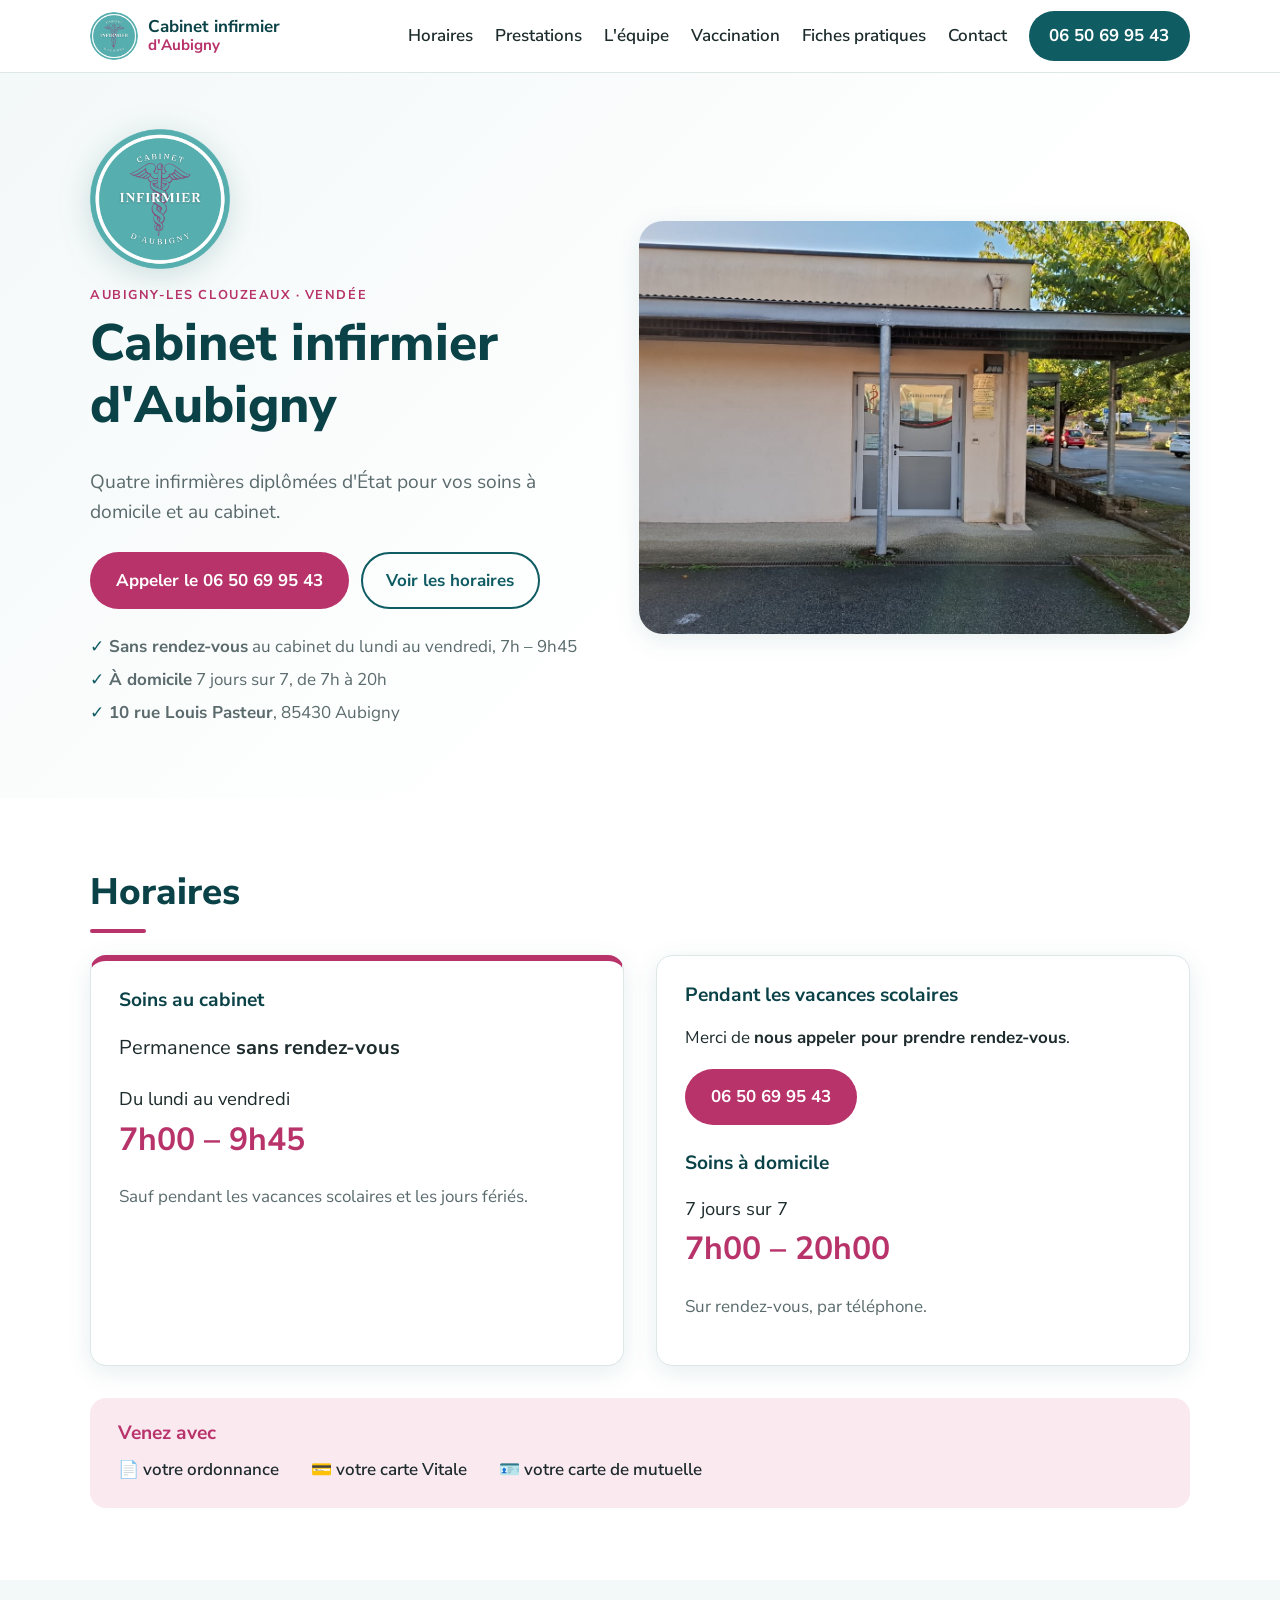
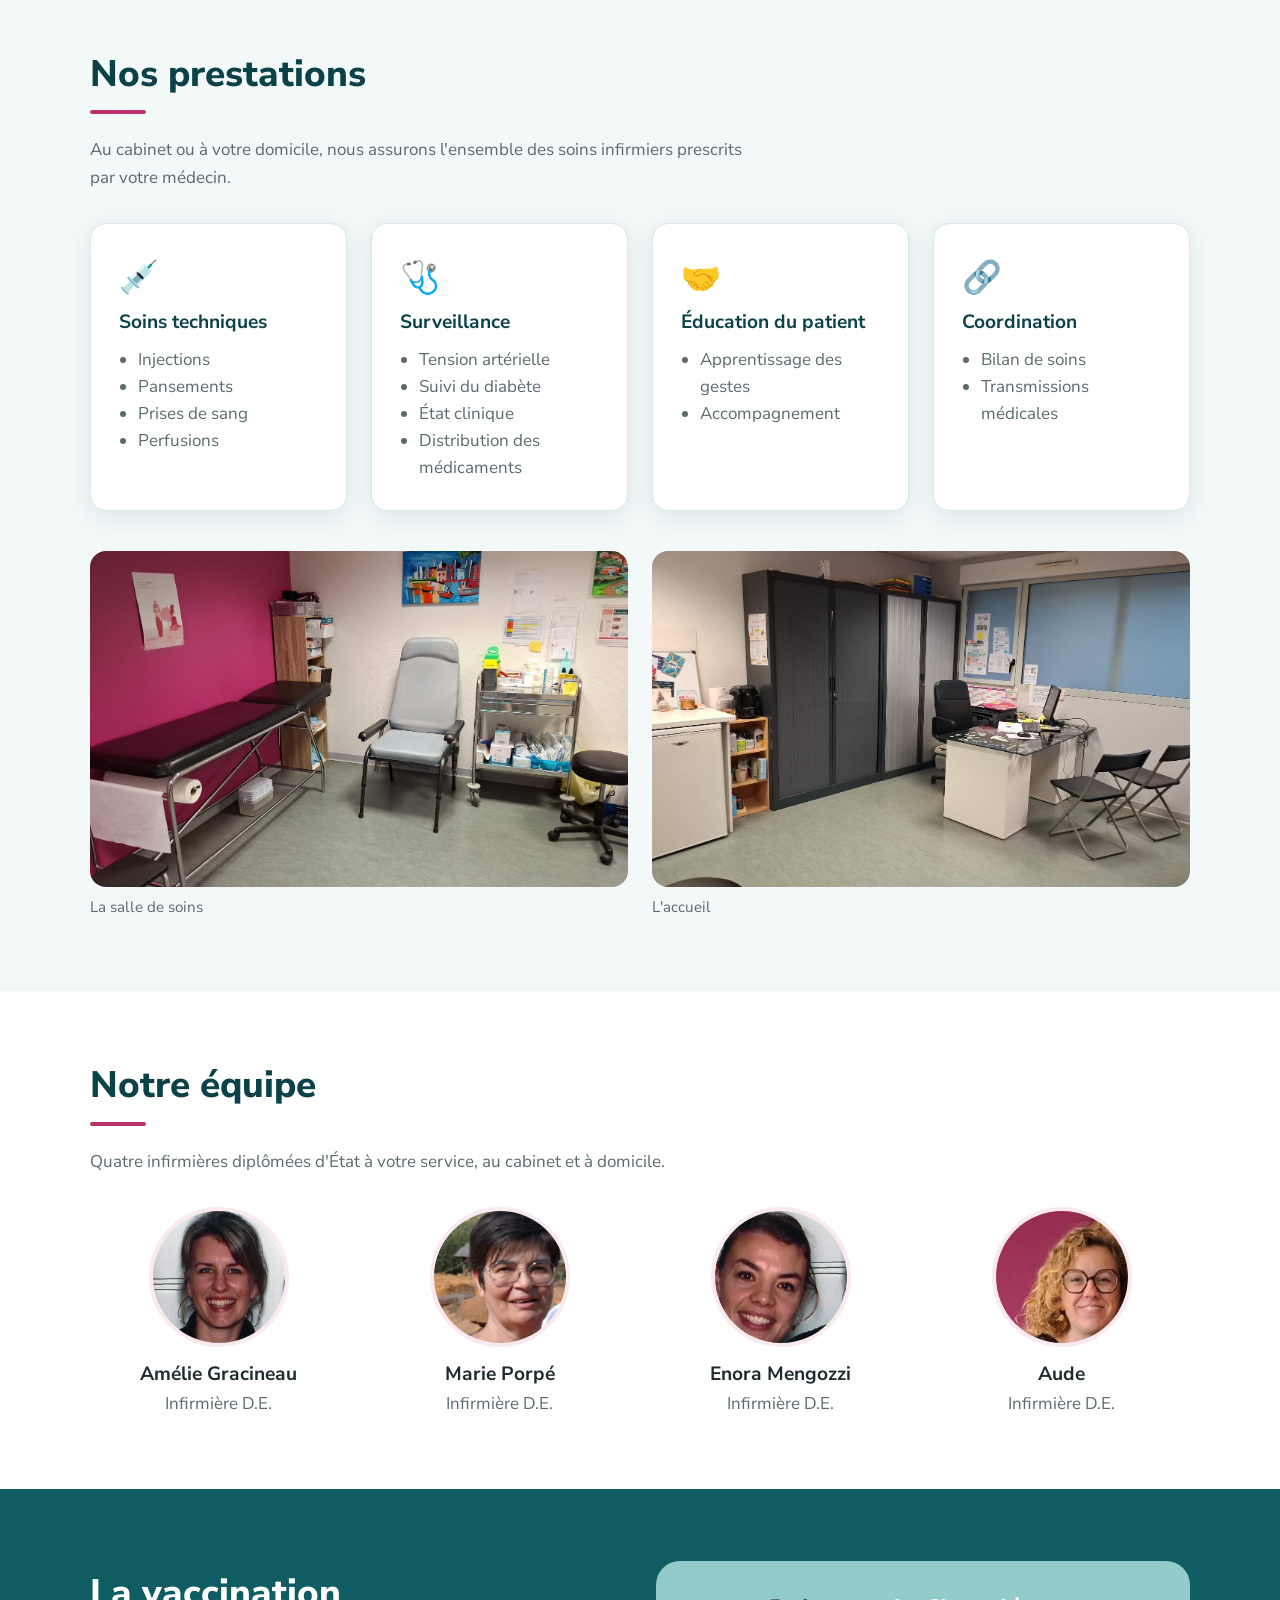
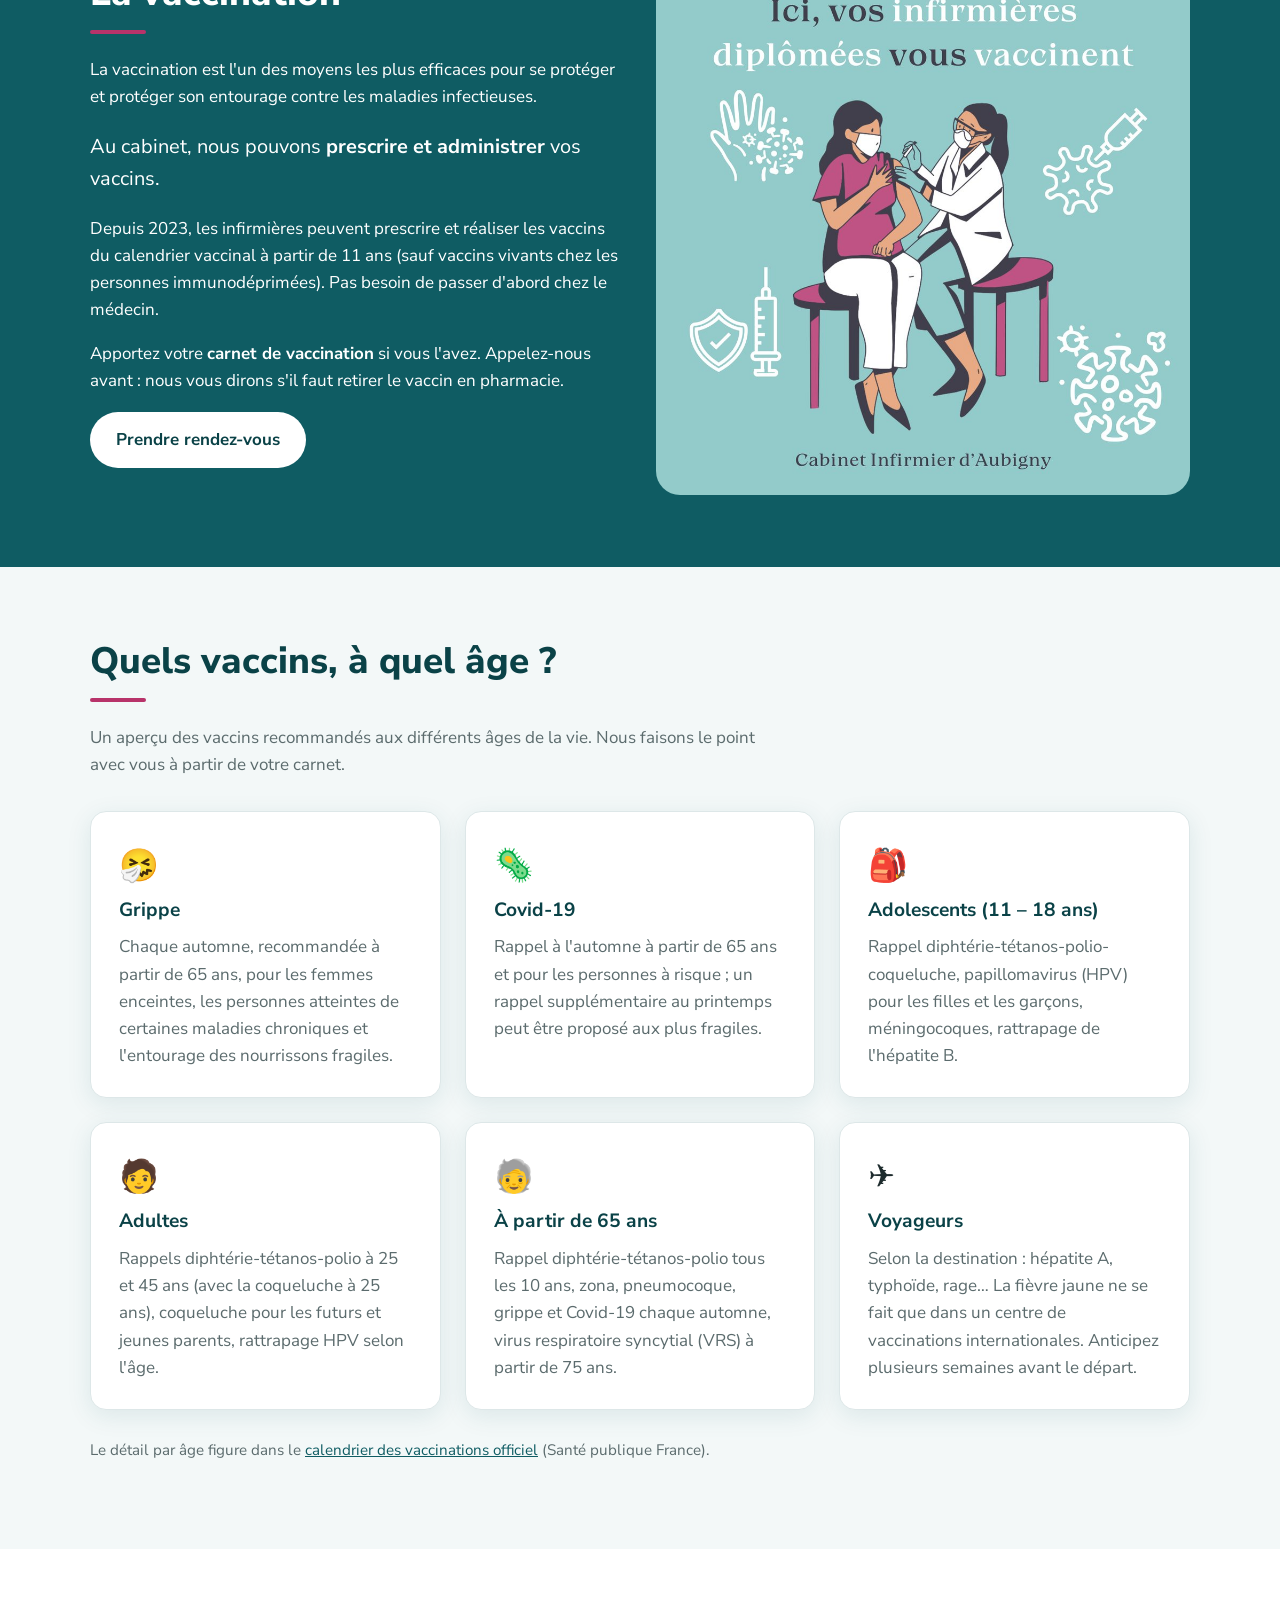
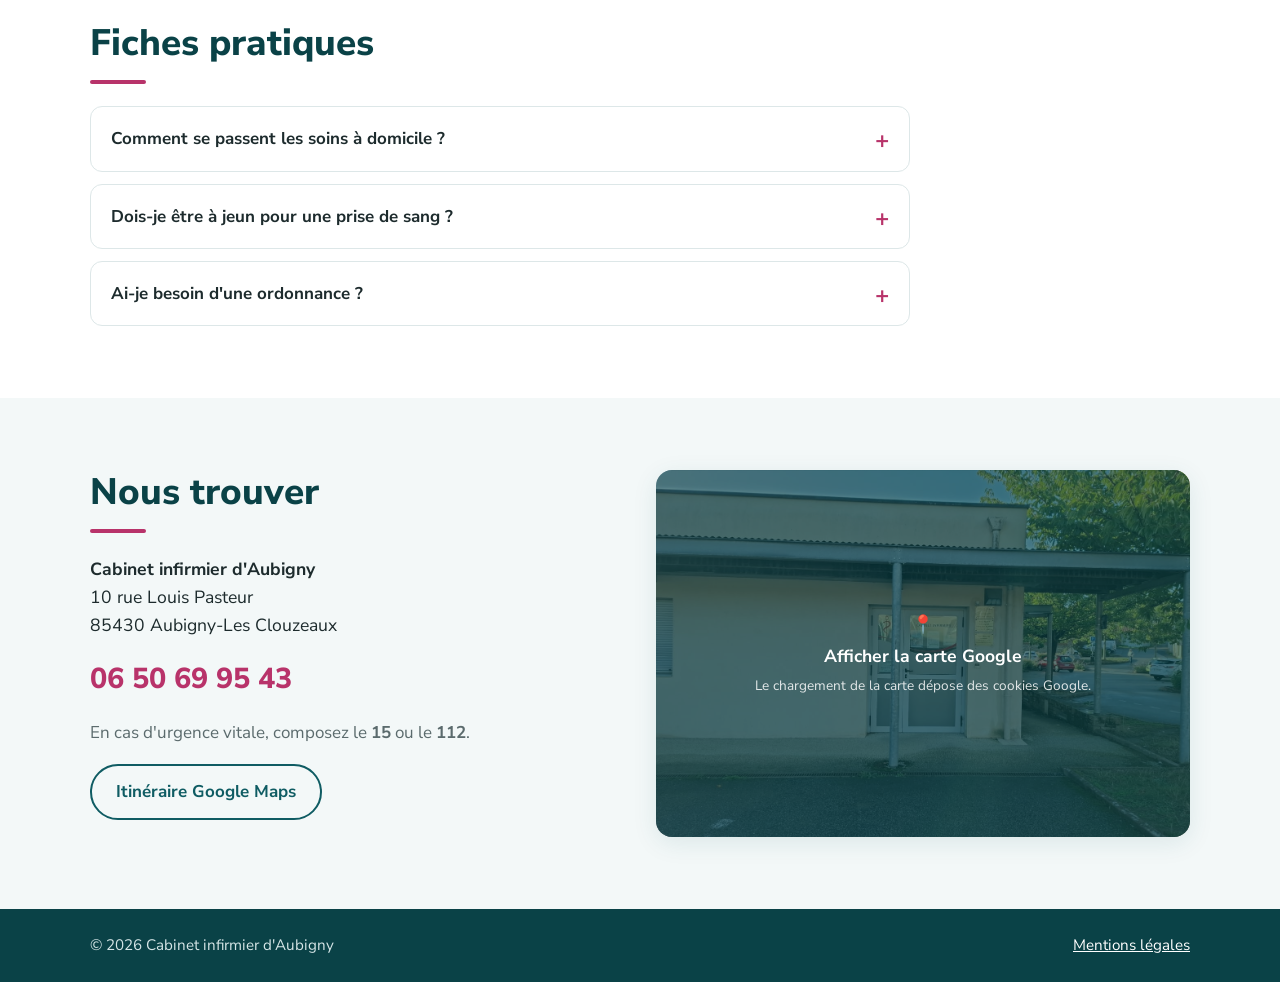
==== index.html @ 9a562f8c "Équipe : portraits d'Amélie, Enora et Aude correctement attribués La photo publiée sous le nom d'Aud" ====
<!doctype html>
<html lang="fr">
<head>
  <meta charset="utf-8">
  <meta name="viewport" content="width=device-width, initial-scale=1">
  <title>Cabinet infirmier d'Aubigny – Soins à domicile et au cabinet</title>
  <meta name="description" content="Cabinet infirmier d'Aubigny-Les Clouzeaux (Vendée) : soins à domicile et au cabinet, permanence sans rendez-vous du lundi au vendredi de 7h à 9h45, soins à domicile 7j/7 de 7h à 20h, vaccination. 06 50 69 95 43.">
  <meta property="og:title" content="Cabinet infirmier d'Aubigny">
  <meta property="og:description" content="Soins à domicile et au cabinet à Aubigny-Les Clouzeaux. Permanence sans rendez-vous du lundi au vendredi, 7h – 9h45. Soins à domicile 7j/7.">
  <meta property="og:image" content="images/facade.jpg">
  <meta property="og:type" content="website">
  <meta property="og:locale" content="fr_FR">
  <link rel="icon" href="favicon.ico" sizes="48x48">
  <link rel="icon" href="images/icon-192.png" type="image/png" sizes="192x192">
  <link rel="apple-touch-icon" href="images/apple-touch-icon.png">
  <link rel="manifest" href="site.webmanifest">
  <meta name="theme-color" content="#0f5c63">
  <link rel="preconnect" href="https://fonts.googleapis.com">
  <link rel="preconnect" href="https://fonts.gstatic.com" crossorigin>
  <link href="https://fonts.googleapis.com/css2?family=Nunito+Sans:wght@400;600;700;800&display=swap" rel="stylesheet">
  <link rel="stylesheet" href="styles.css">
  <script type="application/ld+json">
  {
    "@context": "https://schema.org",
    "@type": "MedicalBusiness",
    "name": "Cabinet infirmier d'Aubigny",
    "description": "Soins infirmiers à domicile et au cabinet",
    "telephone": "+33650699543",
    "image": "images/facade.jpg",
    "address": {
      "@type": "PostalAddress",
      "streetAddress": "10 rue Louis Pasteur",
      "postalCode": "85430",
      "addressLocality": "Aubigny-Les Clouzeaux",
      "addressRegion": "Vendée",
      "addressCountry": "FR"
    },
    "openingHoursSpecification": [{
      "@type": "OpeningHoursSpecification",
      "dayOfWeek": ["Monday", "Tuesday", "Wednesday", "Thursday", "Friday"],
      "opens": "07:00",
      "closes": "09:45"
    }]
  }
  </script>
</head>
<body>
  <a class="skip" href="#contenu">Aller au contenu</a>

  <header class="site-header">
    <div class="container header-inner">
      <a class="brand" href="#accueil" aria-label="Accueil">
        <img src="images/logo-160.png" alt="" width="48" height="48">
        <span>
          <strong>Cabinet infirmier</strong>
          <small>d'Aubigny</small>
        </span>
      </a>
      <button class="nav-toggle" aria-expanded="false" aria-controls="menu" aria-label="Ouvrir le menu">
        <span></span><span></span><span></span>
      </button>
      <nav id="menu" class="nav" aria-label="Navigation principale">
        <a href="#horaires">Horaires</a>
        <a href="#prestations">Prestations</a>
        <a href="#equipe">L'équipe</a>
        <a href="#vaccination">Vaccination</a>
        <a href="#fiches">Fiches pratiques</a>
        <a href="#contact">Contact</a>
        <a class="btn btn-call" href="tel:+33650699543">06 50 69 95 43</a>
      </nav>
    </div>
  </header>

  <main id="contenu">
    <!-- ACCUEIL -->
    <section id="accueil" class="hero">
      <div class="container hero-inner">
        <div class="hero-text">
          <img class="hero-logo" src="images/logo.png" alt="Logo du Cabinet infirmier d'Aubigny" width="140" height="140">
          <p class="eyebrow">Aubigny-Les Clouzeaux · Vendée</p>
          <h1>Cabinet infirmier d'Aubigny</h1>
          <p class="lead">Quatre infirmières diplômées d'État pour vos soins à domicile et au cabinet.</p>
          <div class="hero-actions">
            <a class="btn btn-primary" href="tel:+33650699543">Appeler le 06 50 69 95 43</a>
            <a class="btn btn-ghost" href="#horaires">Voir les horaires</a>
          </div>
          <ul class="hero-facts">
            <li><strong>Sans rendez-vous</strong> au cabinet du lundi au vendredi, 7h – 9h45</li>
            <li><strong>À domicile</strong> 7 jours sur 7, de 7h à 20h</li>
            <li><strong>10 rue Louis Pasteur</strong>, 85430 Aubigny</li>
          </ul>
        </div>
        <figure class="hero-photo">
          <img src="images/facade.jpg" alt="Entrée du cabinet infirmier d'Aubigny, sous le préau" width="1600" height="900">
        </figure>
      </div>
    </section>

    <!-- HORAIRES -->
    <section id="horaires" class="section">
      <div class="container">
        <h2>Horaires</h2>
        <div class="grid-2">
          <article class="card card-highlight">
            <h3>Soins au cabinet</h3>
            <p class="big">Permanence <strong>sans rendez-vous</strong></p>
            <p class="hours">Du lundi au vendredi<br><strong>7h00 – 9h45</strong></p>
            <p class="muted">Sauf pendant les vacances scolaires et les jours fériés.</p>
          </article>
          <article class="card">
            <h3>Pendant les vacances scolaires</h3>
            <p>Merci de <strong>nous appeler pour prendre rendez-vous</strong>.</p>
            <p><a class="btn btn-primary" href="tel:+33650699543">06 50 69 95 43</a></p>
            <h3 class="mt">Soins à domicile</h3>
            <p class="hours">7 jours sur 7<br><strong>7h00 – 20h00</strong></p>
            <p class="muted">Sur rendez-vous, par téléphone.</p>
          </article>
        </div>
        <div class="bring">
          <h3>Venez avec</h3>
          <ul class="bring-list">
            <li><span aria-hidden="true">📄</span> votre ordonnance</li>
            <li><span aria-hidden="true">💳</span> votre carte Vitale</li>
            <li><span aria-hidden="true">🪪</span> votre carte de mutuelle</li>
          </ul>
        </div>
      </div>
    </section>

    <!-- PRESTATIONS -->
    <section id="prestations" class="section section-alt">
      <div class="container">
        <h2>Nos prestations</h2>
        <p class="intro">Au cabinet ou à votre domicile, nous assurons l'ensemble des soins infirmiers prescrits par votre médecin.</p>
        <div class="grid-4">
          <article class="card service">
            <div class="icon" aria-hidden="true">💉</div>
            <h3>Soins techniques</h3>
            <ul>
              <li>Injections</li>
              <li>Pansements</li>
              <li>Prises de sang</li>
              <li>Perfusions</li>
            </ul>
          </article>
          <article class="card service">
            <div class="icon" aria-hidden="true">🩺</div>
            <h3>Surveillance</h3>
            <ul>
              <li>Tension artérielle</li>
              <li>Suivi du diabète</li>
              <li>État clinique</li>
              <li>Distribution des médicaments</li>
            </ul>
          </article>
          <article class="card service">
            <div class="icon" aria-hidden="true">🤝</div>
            <h3>Éducation du patient</h3>
            <ul>
              <li>Apprentissage des gestes</li>
              <li>Accompagnement</li>
            </ul>
          </article>
          <article class="card service">
            <div class="icon" aria-hidden="true">🔗</div>
            <h3>Coordination</h3>
            <ul>
              <li>Bilan de soins</li>
              <li>Transmissions médicales</li>
            </ul>
          </article>
        </div>

        <div class="gallery">
          <figure>
            <img src="images/salle-de-soins.jpg" alt="Salle de soins du cabinet avec table d'examen et fauteuil" loading="lazy" width="1600" height="900">
            <figcaption>La salle de soins</figcaption>
          </figure>
          <figure>
            <img src="images/bureau.jpg" alt="Bureau d'accueil du cabinet infirmier" loading="lazy" width="1600" height="900">
            <figcaption>L'accueil</figcaption>
          </figure>
        </div>
      </div>
    </section>

    <!-- EQUIPE -->
    <section id="equipe" class="section">
      <div class="container">
        <h2>Notre équipe</h2>
        <p class="intro">Quatre infirmières diplômées d'État à votre service, au cabinet et à domicile.</p>
        <!-- Remplacer les initiales par les photos : <img src="images/prenom.jpg" alt="..."> -->
        <div class="grid-4 team">
          <article class="member">
            <div class="avatar"><img src="images/equipe-amelie.jpg" alt="Portrait d'Amélie Gracineau" width="400" height="400" loading="lazy"></div>
            <h3>Amélie Gracineau</h3>
            <p>Infirmière D.E.</p>
          </article>
          <article class="member">
            <div class="avatar"><img src="images/equipe-marie.jpg" alt="Portrait de Marie Porpé" width="400" height="400" loading="lazy"></div>
            <h3>Marie Porpé</h3>
            <p>Infirmière D.E.</p>
          </article>
          <article class="member">
            <div class="avatar"><img src="images/equipe-enora.jpg" alt="Portrait d'Enora Mengozzi" width="400" height="400" loading="lazy"></div>
            <h3>Enora Mengozzi</h3>
            <p>Infirmière D.E.</p>
          </article>
          <article class="member">
            <div class="avatar"><img src="images/equipe-aude.jpg" alt="Portrait d'Aude" width="400" height="400" loading="lazy"></div>
            <h3>Aude</h3>
            <p>Infirmière D.E.</p>
          </article>
        </div>
      </div>
    </section>

    <!-- VACCINATION -->
    <section id="vaccination" class="section section-accent">
      <div class="container grid-2 vax">
        <div>
          <h2>La vaccination</h2>
          <p>La vaccination est l'un des moyens les plus efficaces pour se protéger et protéger son entourage contre les maladies infectieuses.</p>
          <p class="lead-sm">Au cabinet, nous pouvons <strong>prescrire et administrer</strong> vos vaccins.</p>
          <p>Depuis 2023, les infirmières peuvent prescrire et réaliser les vaccins du calendrier vaccinal à partir de 11 ans (sauf vaccins vivants chez les personnes immunodéprimées). Pas besoin de passer d'abord chez le médecin.</p>
          <p>Apportez votre <strong>carnet de vaccination</strong> si vous l'avez. Appelez-nous avant : nous vous dirons s'il faut retirer le vaccin en pharmacie.</p>
          <p><a class="btn btn-light" href="tel:+33650699543">Prendre rendez-vous</a></p>
        </div>
        <figure class="vax-photo">
          <img src="images/affiche-vaccination.jpg" alt="Affiche : Ici, vos infirmières diplômées vous vaccinent – Cabinet infirmier d'Aubigny" loading="lazy" width="1000" height="1000">
        </figure>
      </div>
    </section>

    <section class="section section-alt" aria-labelledby="vaccins-titre">
      <div class="container">
        <h2 id="vaccins-titre">Quels vaccins, à quel âge ?</h2>
        <p class="intro">Un aperçu des vaccins recommandés aux différents âges de la vie. Nous faisons le point avec vous à partir de votre carnet.</p>
        <div class="grid-3">
          <article class="card vaccine">
            <div class="icon" aria-hidden="true">🤧</div>
            <h3>Grippe</h3>
            <p>Chaque automne, recommandée à partir de 65 ans, pour les femmes enceintes, les personnes atteintes de certaines maladies chroniques et l'entourage des nourrissons fragiles.</p>
          </article>
          <article class="card vaccine">
            <div class="icon" aria-hidden="true">🦠</div>
            <h3>Covid-19</h3>
            <p>Rappel à l'automne à partir de 65 ans et pour les personnes à risque ; un rappel supplémentaire au printemps peut être proposé aux plus fragiles.</p>
          </article>
          <article class="card vaccine">
            <div class="icon" aria-hidden="true">🎒</div>
            <h3>Adolescents (11 – 18 ans)</h3>
            <p>Rappel diphtérie-tétanos-polio-coqueluche, papillomavirus (HPV) pour les filles et les garçons, méningocoques, rattrapage de l'hépatite B.</p>
          </article>
          <article class="card vaccine">
            <div class="icon" aria-hidden="true">🧑</div>
            <h3>Adultes</h3>
            <p>Rappels diphtérie-tétanos-polio à 25 et 45 ans (avec la coqueluche à 25 ans), coqueluche pour les futurs et jeunes parents, rattrapage HPV selon l'âge.</p>
          </article>
          <article class="card vaccine">
            <div class="icon" aria-hidden="true">🧓</div>
            <h3>À partir de 65 ans</h3>
            <p>Rappel diphtérie-tétanos-polio tous les 10 ans, zona, pneumocoque, grippe et Covid-19 chaque automne, virus respiratoire syncytial (VRS) à partir de 75 ans.</p>
          </article>
          <article class="card vaccine">
            <div class="icon" aria-hidden="true">✈️</div>
            <h3>Voyageurs</h3>
            <p>Selon la destination : hépatite A, typhoïde, rage… La fièvre jaune ne se fait que dans un centre de vaccinations internationales. Anticipez plusieurs semaines avant le départ.</p>
          </article>
        </div>
        <p class="source">Le détail par âge figure dans le <a href="https://vaccination-info-service.fr/Generalites-sur-les-vaccinations/Calendrier-des-vaccinations" target="_blank" rel="noopener">calendrier des vaccinations officiel</a> (Santé publique France).</p>
      </div>
    </section>

    <!-- FICHES PRATIQUES -->
    <section id="fiches" class="section">
      <div class="container">
        <h2>Fiches pratiques</h2>
        <div class="faq">
          <details>
            <summary>Comment se passent les soins à domicile ?</summary>
            <p>Appelez-nous avec votre ordonnance : nous convenons ensemble des jours et de la plage horaire de passage. Préparez à l'avance votre ordonnance, votre carte Vitale, votre carte de mutuelle et le matériel prescrit.</p>
          </details>
          <details>
            <summary>Dois-je être à jeun pour une prise de sang ?</summary>
            <p>Cela dépend des examens demandés. Vérifiez votre ordonnance ou demandez au laboratoire. En cas de doute, appelez-nous la veille.</p>
          </details>
          <details>
            <summary>Ai-je besoin d'une ordonnance ?</summary>
            <p>Oui pour la plupart des soins. Pour certains vaccins, nous pouvons établir la prescription nous-mêmes.</p>
          </details>
        </div>
      </div>
    </section>

    <!-- CONTACT -->
    <section id="contact" class="section section-alt">
      <div class="container grid-2">
        <div>
          <h2>Nous trouver</h2>
          <address>
            <strong>Cabinet infirmier d'Aubigny</strong><br>
            10 rue Louis Pasteur<br>
            85430 Aubigny-Les Clouzeaux
          </address>
          <p class="phone"><a href="tel:+33650699543">06 50 69 95 43</a></p>
          <p class="muted">En cas d'urgence vitale, composez le <strong>15</strong> ou le <strong>112</strong>.</p>
          <p><a class="btn btn-ghost" href="https://www.google.com/maps/search/?api=1&query=10+rue+Louis+Pasteur+85430+Aubigny-Les+Clouzeaux" target="_blank" rel="noopener">Itinéraire Google Maps</a></p>
        </div>
        <div class="map" id="map">
          <button class="map-load" type="button">
            <span aria-hidden="true">📍</span>
            <strong>Afficher la carte Google</strong>
            <small>Le chargement de la carte dépose des cookies Google.</small>
          </button>
        </div>
      </div>
    </section>
  </main>

  <a class="call-fab" href="tel:+33650699543" aria-label="Appeler le cabinet au 06 50 69 95 43">
    <svg viewBox="0 0 24 24" width="22" height="22" aria-hidden="true"><path fill="currentColor" d="M6.6 10.8a15.1 15.1 0 0 0 6.6 6.6l2.2-2.2a1 1 0 0 1 1-.25 11.4 11.4 0 0 0 3.6.57 1 1 0 0 1 1 1V20a1 1 0 0 1-1 1A17 17 0 0 1 3 4a1 1 0 0 1 1-1h3.5a1 1 0 0 1 1 1c0 1.25.2 2.45.57 3.57a1 1 0 0 1-.25 1z"/></svg>
    <span>Appeler</span>
  </a>

  <footer class="site-footer">
    <div class="container footer-inner">
      <p>© <span id="year">2026</span> Cabinet infirmier d'Aubigny</p>
      <p><a href="mentions-legales.html">Mentions légales</a></p>
    </div>
  </footer>

  <script src="script.js"></script>
</body>
</html>
---- styles.css ----
:root {
  --primary: #0f5c63;
  --primary-dark: #0a4247;
  --accent: #b8336a;
  --accent-soft: #fbe9f0;
  --bg: #ffffff;
  --bg-alt: #f3f8f8;
  --text: #1d2b2d;
  --muted: #5b6b6d;
  --border: #dde7e8;
  --radius: 16px;
  --shadow: 0 6px 24px rgba(15, 92, 99, .10);
  --header-h: 72px;
}

* { box-sizing: border-box; }
html { scroll-behavior: smooth; scroll-padding-top: var(--header-h); }
body {
  margin: 0;
  font-family: "Nunito Sans", system-ui, -apple-system, "Segoe UI", sans-serif;
  font-size: 17px;
  line-height: 1.6;
  color: var(--text);
  background: var(--bg);
}
img { max-width: 100%; height: auto; display: block; }
a { color: var(--primary); }
h1, h2, h3 { line-height: 1.2; margin: 0 0 .6em; }
h1 { font-size: clamp(2rem, 5vw, 3.2rem); font-weight: 800; color: var(--primary-dark); }
h2 { font-size: clamp(1.6rem, 3.5vw, 2.3rem); font-weight: 800; color: var(--primary-dark); }
h2::after { content: ""; display: block; width: 56px; height: 4px; background: var(--accent); border-radius: 2px; margin-top: .4em; }
h3 { font-size: 1.2rem; font-weight: 700; }
.container { width: 100%; max-width: 1140px; margin: 0 auto; padding: 0 20px; }
.muted { color: var(--muted); }
.mt { margin-top: 1.4em; }

.skip { position: absolute; left: -9999px; }
.skip:focus { left: 16px; top: 16px; z-index: 100; background: #fff; padding: 8px 12px; }

/* Buttons */
.btn {
  display: inline-block; padding: .75em 1.4em; border-radius: 999px;
  font-weight: 700; text-decoration: none; transition: transform .15s, background .15s;
  border: 2px solid transparent;
}
.btn:hover { transform: translateY(-1px); }
.btn-primary { background: var(--accent); color: #fff; }
.btn-primary:hover { background: #9e2a5a; }
.btn-ghost { border-color: var(--primary); color: var(--primary); }
.btn-ghost:hover { background: var(--primary); color: #fff; }
.btn-light { background: #fff; color: var(--primary-dark); }
.btn-call { background: var(--primary); color: #fff; padding: .55em 1.1em; }

/* Header */
.site-header {
  position: sticky; top: 0; z-index: 50; background: rgba(255,255,255,.96);
  backdrop-filter: blur(6px); border-bottom: 1px solid var(--border);
}
.header-inner { display: flex; align-items: center; justify-content: space-between; height: var(--header-h); }
.brand { display: flex; align-items: center; gap: 10px; text-decoration: none; color: var(--primary-dark); }
.brand span { display: flex; flex-direction: column; line-height: 1.1; }
.brand small { color: var(--accent); font-weight: 700; font-size: .95rem; }
.nav { display: flex; align-items: center; gap: 22px; }
.nav a:not(.btn) { text-decoration: none; color: var(--text); font-weight: 600; }
.nav a:not(.btn):hover { color: var(--accent); }
.nav-toggle { display: none; background: none; border: 0; padding: 8px; cursor: pointer; }
.nav-toggle span { display: block; width: 24px; height: 2px; background: var(--primary-dark); margin: 5px 0; transition: .2s; }

/* Hero */
.hero { background: linear-gradient(135deg, var(--bg-alt) 0%, #fff 60%); padding: 56px 0 72px; }
.hero-inner { display: grid; grid-template-columns: 1fr 1.1fr; gap: 48px; align-items: center; }
.eyebrow { text-transform: uppercase; letter-spacing: .12em; font-size: .8rem; font-weight: 700; color: var(--accent); margin: 0 0 .6em; }
.lead { font-size: 1.2rem; color: var(--muted); }
.hero-actions { display: flex; flex-wrap: wrap; gap: 12px; margin: 24px 0; }
.hero-facts { list-style: none; padding: 0; margin: 0; display: grid; gap: 6px; color: var(--muted); }
.hero-facts li::before { content: "✓ "; color: var(--primary); font-weight: 800; }
.hero-photo { margin: 0; }
.hero-photo img { border-radius: 24px; box-shadow: var(--shadow); aspect-ratio: 4 / 3; object-fit: cover; }

/* Sections */
.section { padding: 72px 0; }
.section-alt { background: var(--bg-alt); }
.section-accent { background: var(--primary); color: #fff; }
.section-accent h2 { color: #fff; }
.intro { max-width: 680px; color: var(--muted); margin-bottom: 32px; }
.grid-2 { display: grid; grid-template-columns: repeat(2, 1fr); gap: 32px; }
.grid-4 { display: grid; grid-template-columns: repeat(4, minmax(0, 1fr)); gap: 24px; }

.card { background: #fff; border: 1px solid var(--border); border-radius: var(--radius); padding: 28px; box-shadow: var(--shadow); }
.card-highlight { border-top: 6px solid var(--accent); }
.card h3 { color: var(--primary-dark); }
.big { font-size: 1.25rem; }
.hours { font-size: 1.15rem; }
.hours strong { font-size: 2rem; color: var(--accent); }

.bring { margin-top: 32px; background: var(--accent-soft); border-radius: var(--radius); padding: 24px 28px; }
.bring h3 { color: var(--accent); }
.bring-list { list-style: none; padding: 0; margin: 0; display: flex; flex-wrap: wrap; gap: 12px 32px; font-weight: 600; }

.service .icon { font-size: 2rem; margin-bottom: 8px; }
.service ul { padding-left: 1.1em; margin: 0; color: var(--muted); }

.gallery { display: grid; grid-template-columns: 1fr 1fr; gap: 24px; margin-top: 40px; }
.gallery figure { margin: 0; }
.gallery img { border-radius: var(--radius); aspect-ratio: 16 / 10; object-fit: cover; }
.gallery figcaption { color: var(--muted); font-size: .95rem; margin-top: 8px; }

/* Team */
.member { text-align: center; }
.avatar {
  width: 140px; height: 140px; border-radius: 50%; margin: 0 auto 16px;
  display: grid; place-items: center; font-size: 2.2rem; font-weight: 800;
  color: var(--primary); background: var(--bg-alt); border: 4px solid var(--accent-soft);
  overflow: hidden;
}
.avatar img { width: 100%; height: 100%; object-fit: cover; }
.member h3 { margin-bottom: .2em; }
.member p { margin: 0; color: var(--muted); }

/* Vaccination */
.vax { align-items: center; }
.lead-sm { font-size: 1.25rem; }
.checks { list-style: none; padding: 0; }
.checks li { padding-left: 1.6em; position: relative; margin: 6px 0; }
.checks li::before { content: "✓"; position: absolute; left: 0; font-weight: 800; color: #ffd1e3; }
.vax-photo { margin: 0; }
.vax-photo img { border-radius: 24px; aspect-ratio: 4 / 3; object-fit: cover; }

/* FAQ */
.faq { display: grid; gap: 12px; max-width: 820px; }
.faq details { border: 1px solid var(--border); border-radius: 12px; padding: 0 20px; background: #fff; }
.faq summary { cursor: pointer; padding: 18px 0; font-weight: 700; list-style: none; position: relative; padding-right: 32px; }
.faq summary::-webkit-details-marker { display: none; }
.faq summary::after { content: "+"; position: absolute; right: 0; top: 14px; font-size: 1.5rem; color: var(--accent); }
.faq details[open] summary::after { content: "–"; }
.faq details p { margin: 0 0 18px; color: var(--muted); }

/* Contact */
address { font-style: normal; font-size: 1.1rem; margin-bottom: 12px; }
.phone a { font-size: 1.8rem; font-weight: 800; text-decoration: none; color: var(--accent); }
.map { border-radius: var(--radius); overflow: hidden; min-height: 340px; background: #e5eeef; box-shadow: var(--shadow); }
.map iframe { width: 100%; height: 100%; min-height: 340px; border: 0; display: block; }
.map-load {
  width: 100%; height: 100%; min-height: 340px; border: 0; cursor: pointer;
  background: url("images/facade.jpg") center / cover; color: #fff;
  display: flex; flex-direction: column; align-items: center; justify-content: center; gap: 8px;
  font: 700 1.1rem "Nunito Sans", sans-serif; position: relative;
}
.map-load::before { content: ""; position: absolute; inset: 0; background: rgba(10, 66, 71, .65); }
.map-load span, .map-load strong, .map-load small { position: relative; }
.map-load { isolation: isolate; }
.map-load small { font-weight: 400; font-size: .85rem; opacity: .85; }

/* Footer */
.site-footer { background: var(--primary-dark); color: #d6e6e7; padding: 24px 0; font-size: .95rem; }
.site-footer a { color: #fff; }
.footer-inner { display: flex; justify-content: space-between; flex-wrap: wrap; gap: 8px; }
.footer-inner p { margin: 0; }

/* Legal page */
.legal { padding: 48px 0 72px; max-width: 820px; }
.legal h2 { font-size: 1.4rem; margin-top: 1.6em; }

/* Responsive */
@media (max-width: 960px) {
  .grid-4 { grid-template-columns: repeat(2, 1fr); }
  .hero-inner { grid-template-columns: 1fr; gap: 32px; }
  .nav-toggle { display: block; }
  .nav {
    position: absolute; top: var(--header-h); left: 0; right: 0; background: #fff;
    flex-direction: column; align-items: stretch; gap: 0; padding: 8px 20px 20px;
    border-bottom: 1px solid var(--border); display: none;
  }
  .nav.open { display: flex; }
  .nav a:not(.btn) { padding: 12px 0; border-bottom: 1px solid var(--border); }
  .nav .btn-call { margin-top: 14px; text-align: center; }
  .nav-toggle[aria-expanded="true"] span:nth-child(1) { transform: translateY(7px) rotate(45deg); }
  .nav-toggle[aria-expanded="true"] span:nth-child(2) { opacity: 0; }
  .nav-toggle[aria-expanded="true"] span:nth-child(3) { transform: translateY(-7px) rotate(-45deg); }
}
@media (max-width: 640px) {
  body { font-size: 16px; }
  .container { padding: 0 16px; }
  .grid-2, .gallery { grid-template-columns: 1fr; }
  .grid-4 { grid-template-columns: 1fr; gap: 16px; }
  .grid-4.team { grid-template-columns: 1fr 1fr; }
  .section { padding: 56px 0; }
  .card { padding: 22px; }
  .avatar { width: 110px; height: 110px; font-size: 1.8rem; }
  .vax-photo { order: -1; }
}
@media (prefers-reduced-motion: reduce) {
  html { scroll-behavior: auto; }
  .btn { transition: none; }
}

/* Vaccins par âge */
.grid-3 { display: grid; grid-template-columns: repeat(3, minmax(0, 1fr)); gap: 24px; }
.vaccine { transition: transform .2s, box-shadow .2s; }
.vaccine:hover { transform: translateY(-4px); box-shadow: 0 12px 28px rgba(15, 92, 99, .16); }
.vaccine .icon { font-size: 2rem; margin-bottom: 8px; }
.vaccine p { margin: 0; color: var(--muted); }
.source { margin-top: 28px; color: var(--muted); font-size: .95rem; }
@media (max-width: 960px) { .grid-3 { grid-template-columns: repeat(2, minmax(0, 1fr)); } }
@media (max-width: 640px) { .grid-3 { grid-template-columns: 1fr; } }
@media (prefers-reduced-motion: reduce) { .vaccine { transition: none; } .vaccine:hover { transform: none; } }

/* Bouton Appeler flottant (mobile et tablette ; sur ordinateur le numéro est dans l'en-tête) */
.call-fab { display: none; }
@media (max-width: 960px) {
  .call-fab {
    position: fixed; right: 16px; bottom: calc(16px + env(safe-area-inset-bottom)); z-index: 60;
    display: inline-flex; align-items: center; gap: 8px;
    padding: 14px 20px; border-radius: 999px;
    background: var(--accent); color: #fff; font-weight: 800; text-decoration: none;
    box-shadow: 0 8px 24px rgba(184, 51, 106, .40);
  }
  .call-fab:active { transform: scale(.96); }
  .site-footer { padding-bottom: 88px; }
}

/* Logo */
.brand img { border-radius: 50%; }
.hero-logo { width: 140px; height: 140px; margin: 0 0 16px; filter: drop-shadow(0 6px 16px rgba(15, 92, 99, .18)); }
@media (max-width: 640px) { .hero-logo { width: 104px; height: 104px; } }
.vax-photo img { aspect-ratio: 1 / 1; }
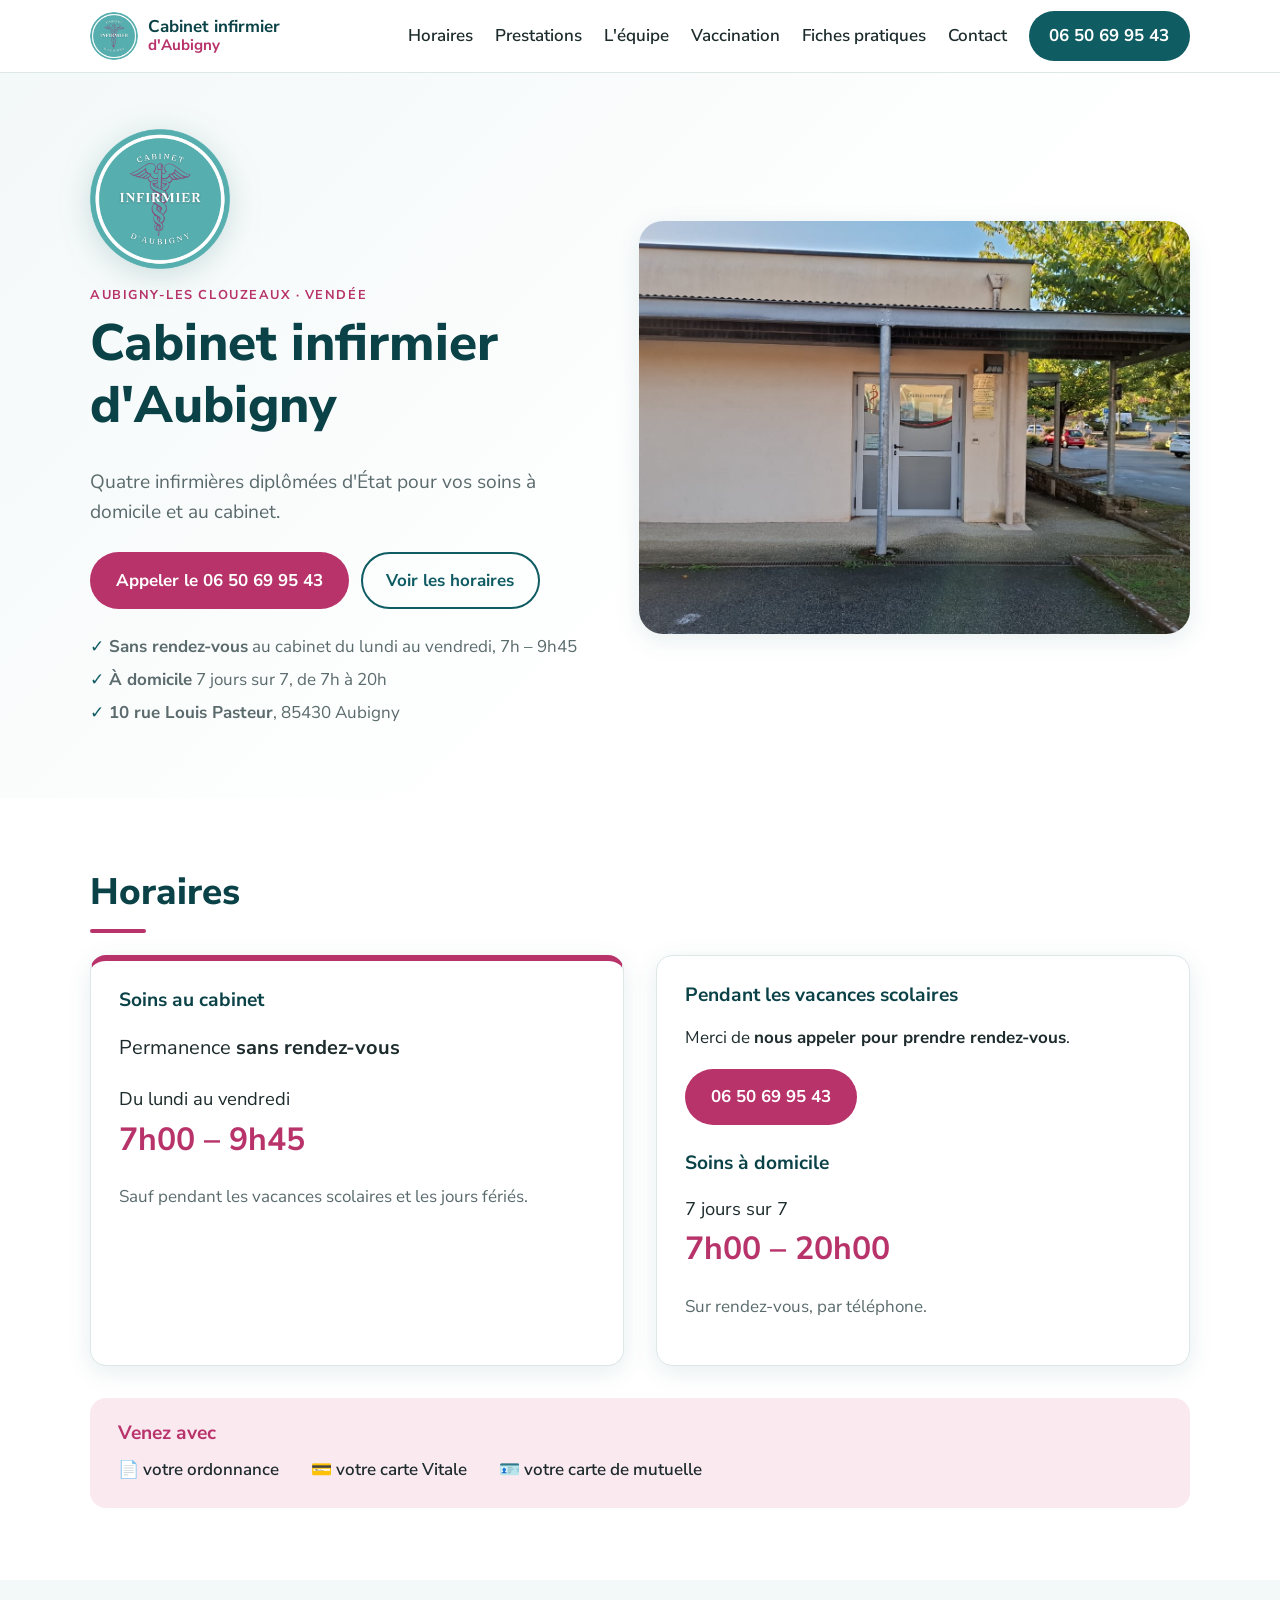
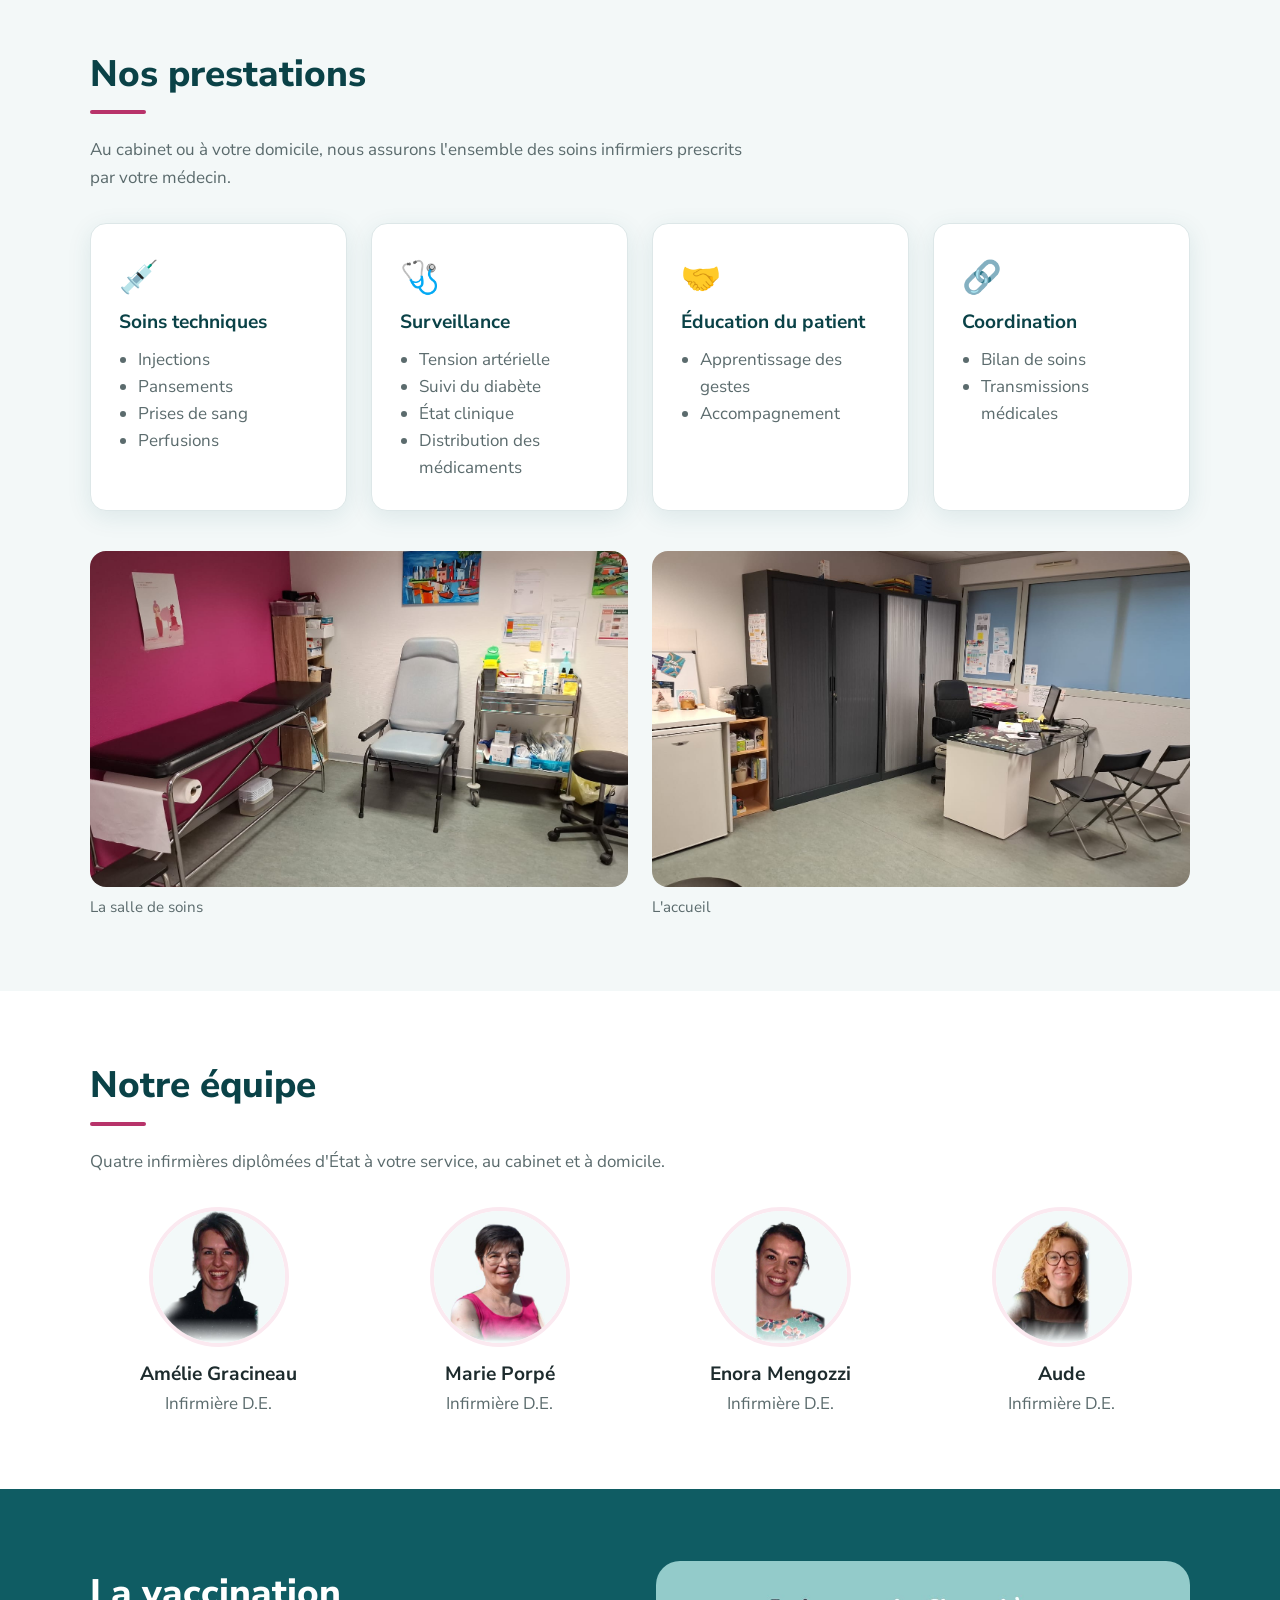
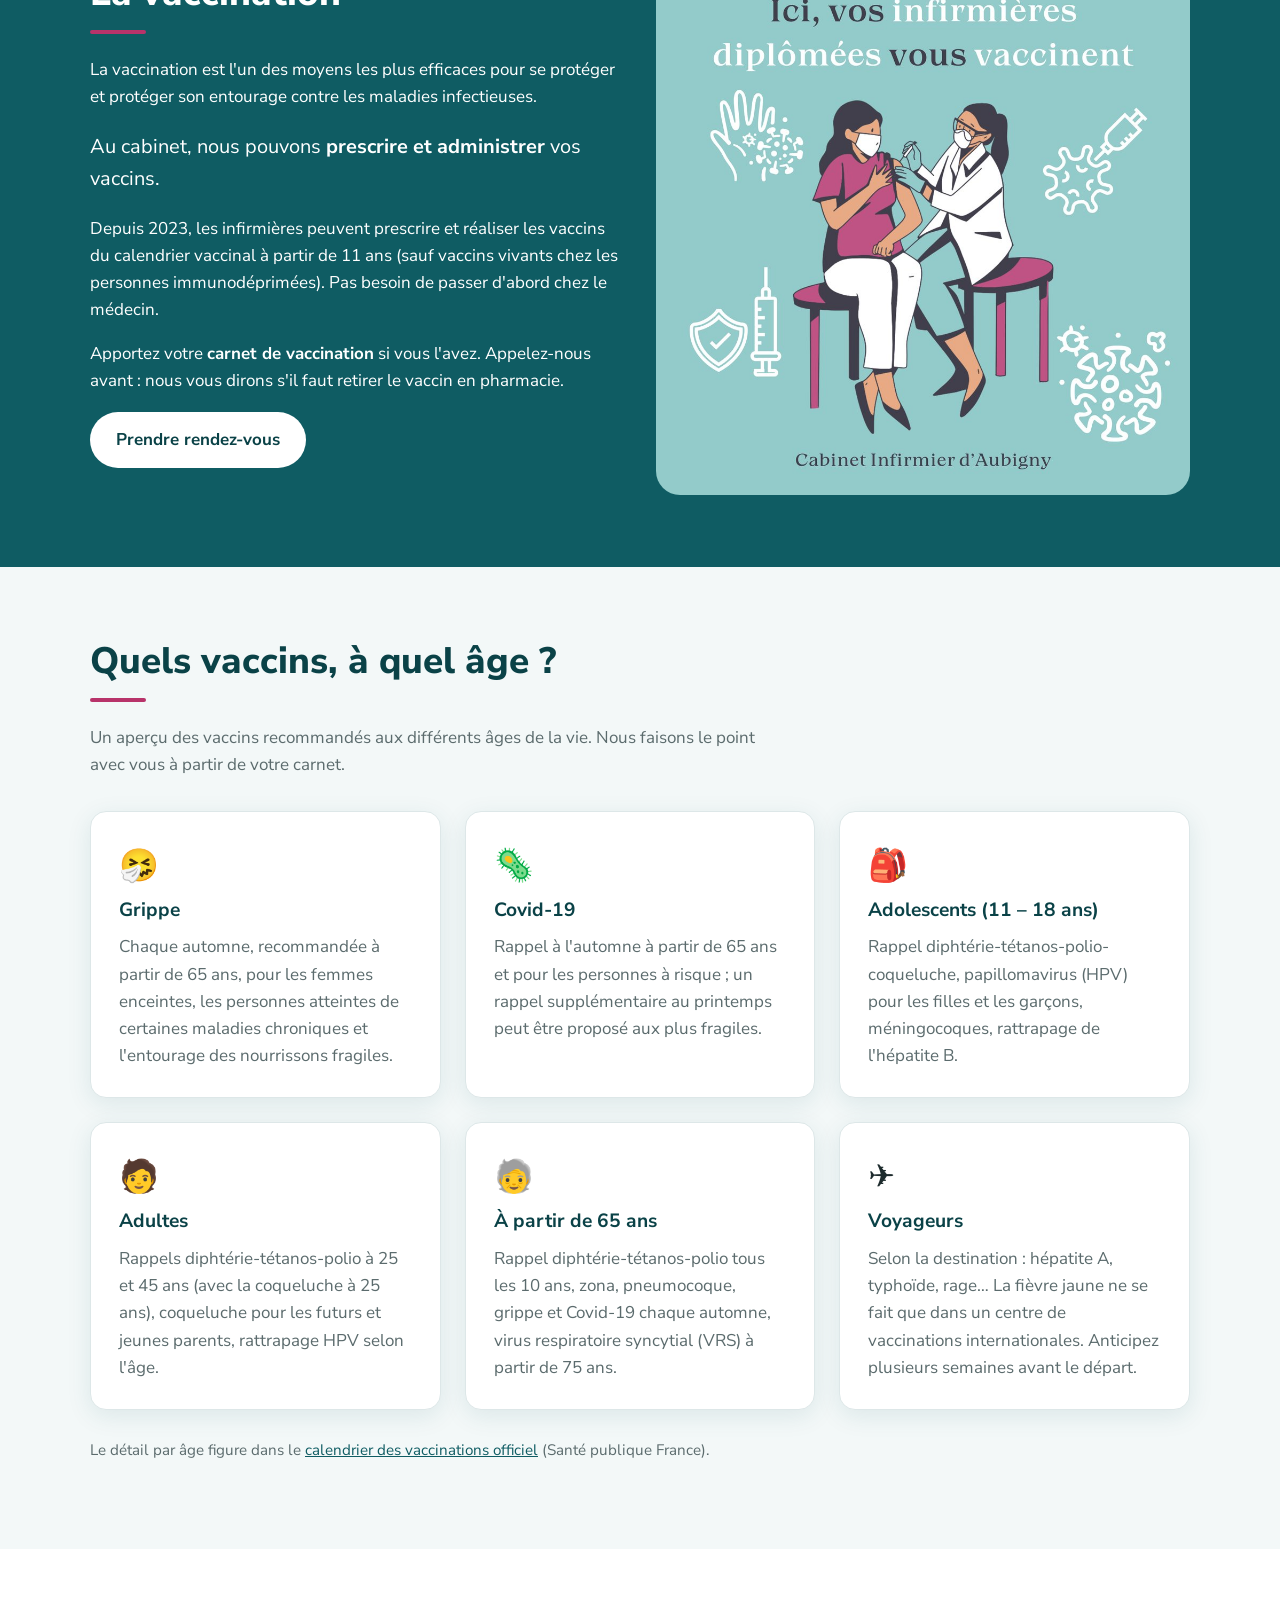
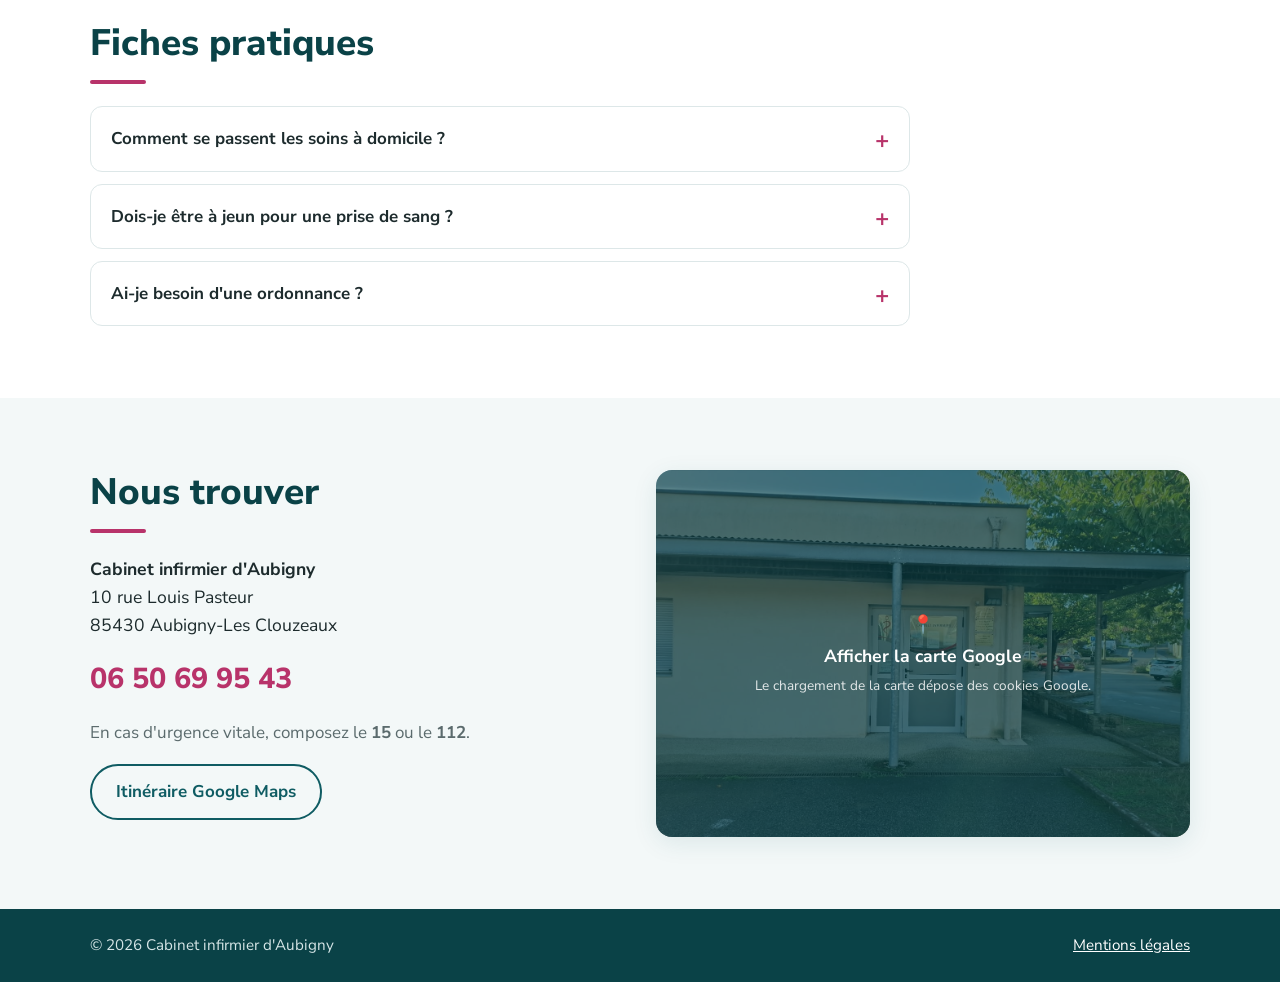
==== commit 33ead0f7: "Portraits aux contours plus nets ; icônes du logo renommées pour forcer leur rechargement Les téléph" ====
--- a/index.html
+++ b/index.html
@@ -10,10 +10,10 @@
   <meta property="og:image" content="images/facade.jpg">
   <meta property="og:type" content="website">
   <meta property="og:locale" content="fr_FR">
-  <link rel="icon" href="favicon.ico" sizes="48x48">
-  <link rel="icon" href="images/icon-192.png" type="image/png" sizes="192x192">
-  <link rel="apple-touch-icon" href="images/apple-touch-icon.png">
-  <link rel="manifest" href="site.webmanifest">
+  <link rel="icon" href="images/logo-favicon.ico" sizes="48x48">
+  <link rel="icon" href="images/logo-icon-192.png" type="image/png" sizes="192x192">
+  <link rel="apple-touch-icon" href="images/logo-apple-touch-icon.png">
+  <link rel="manifest" href="logo.webmanifest">
   <meta name="theme-color" content="#0f5c63">
   <link rel="preconnect" href="https://fonts.googleapis.com">
   <link rel="preconnect" href="https://fonts.gstatic.com" crossorigin>
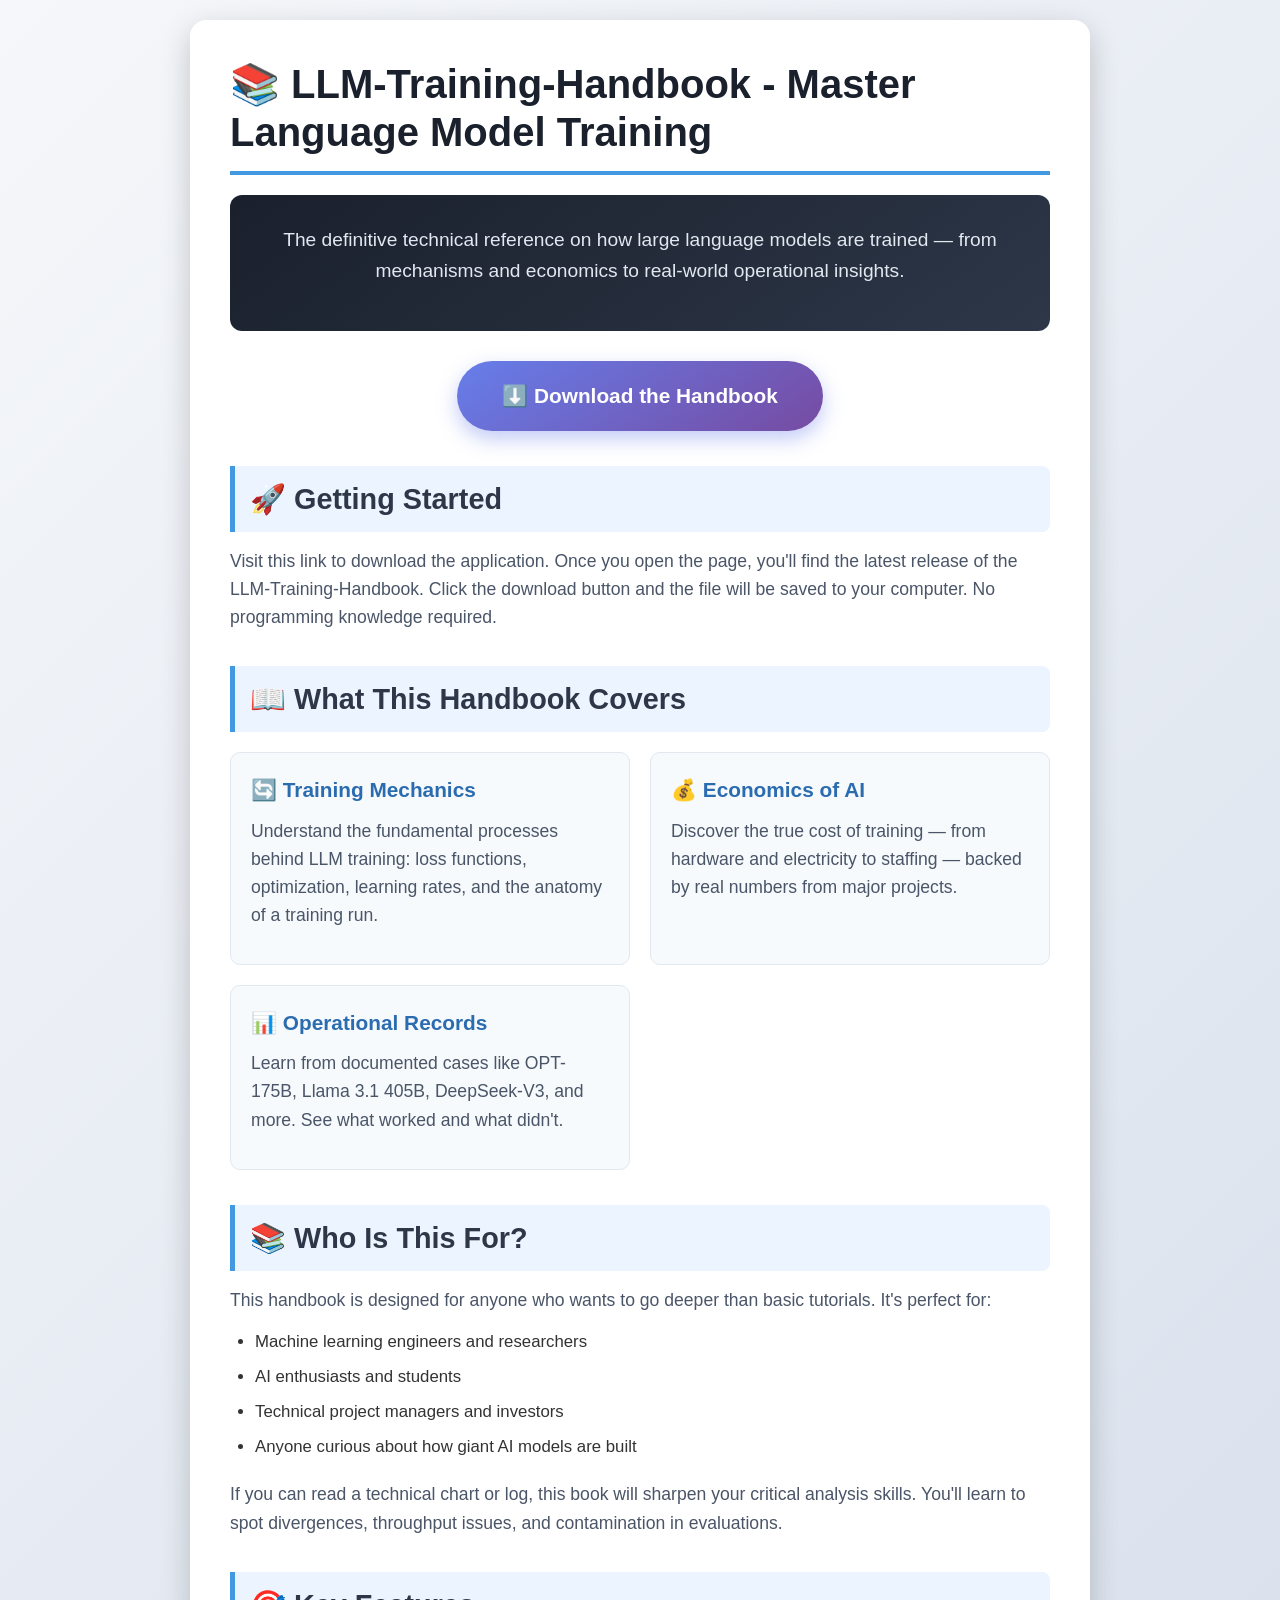
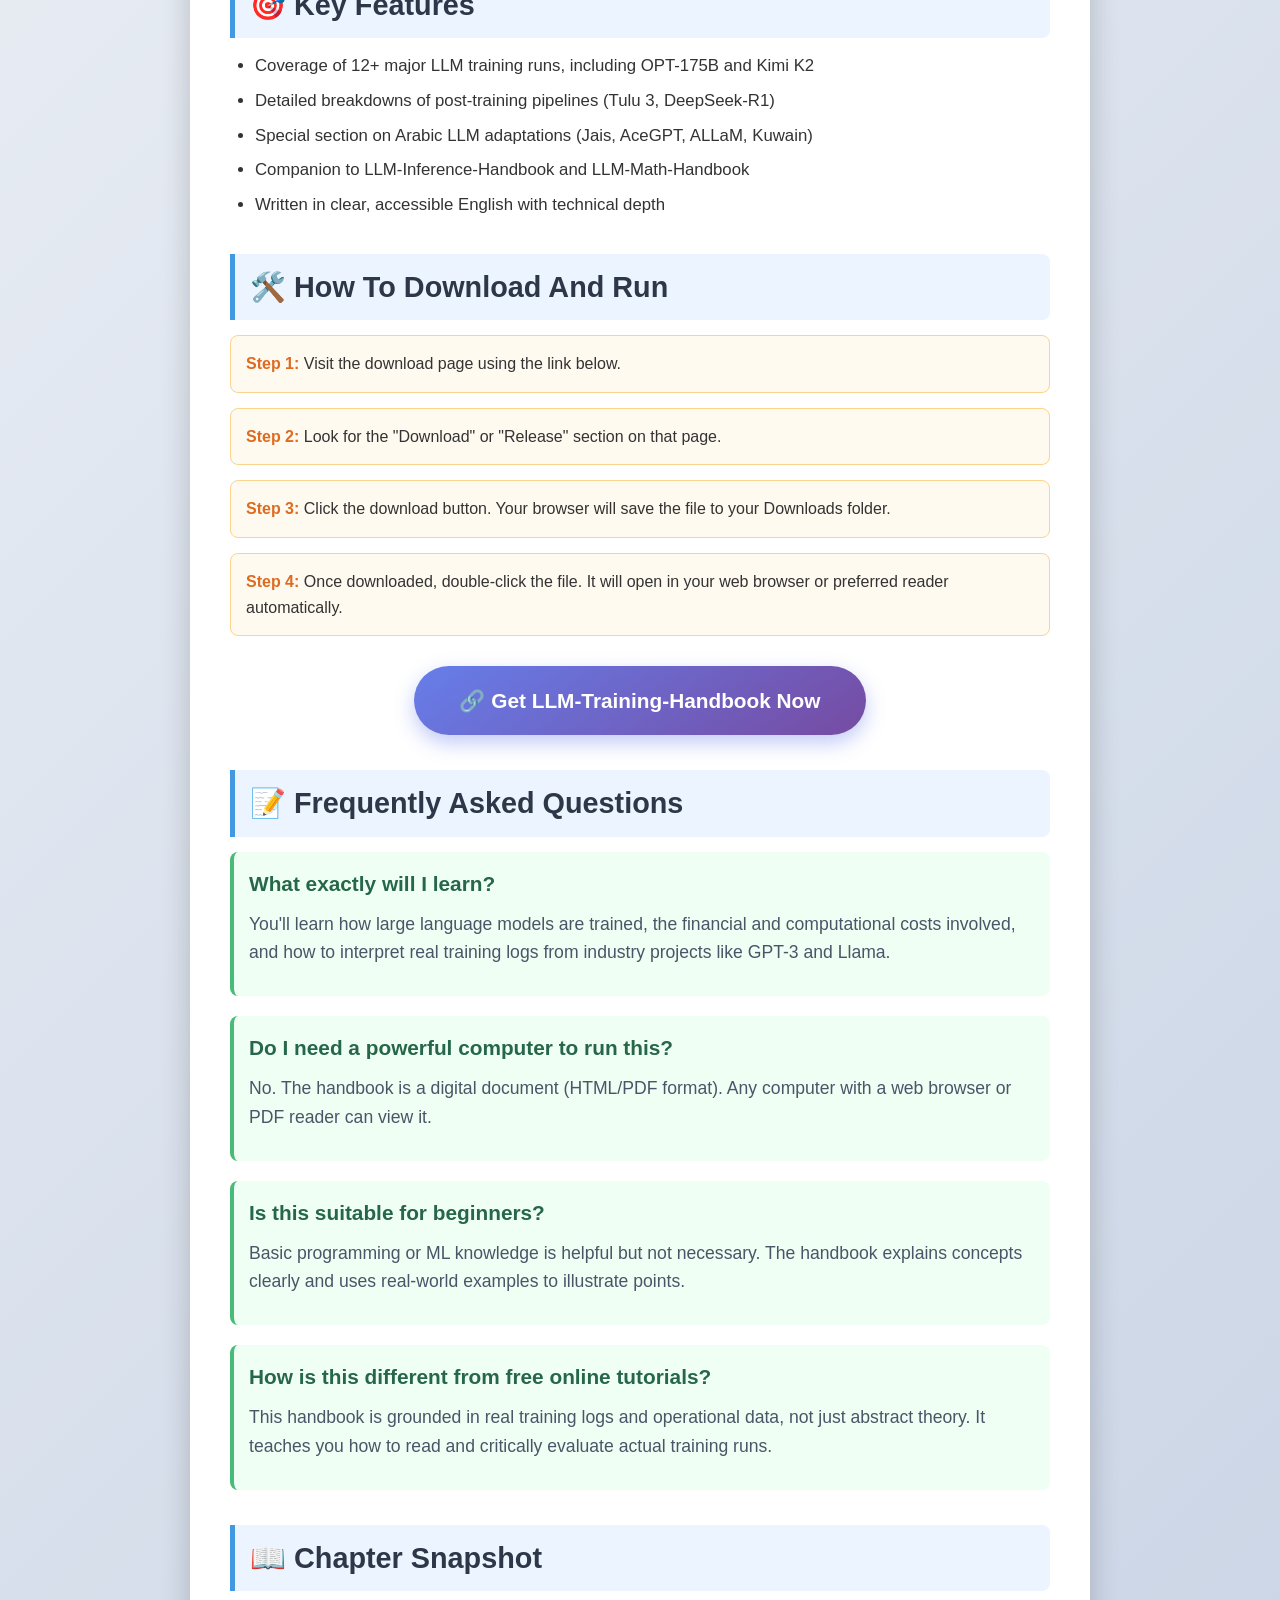
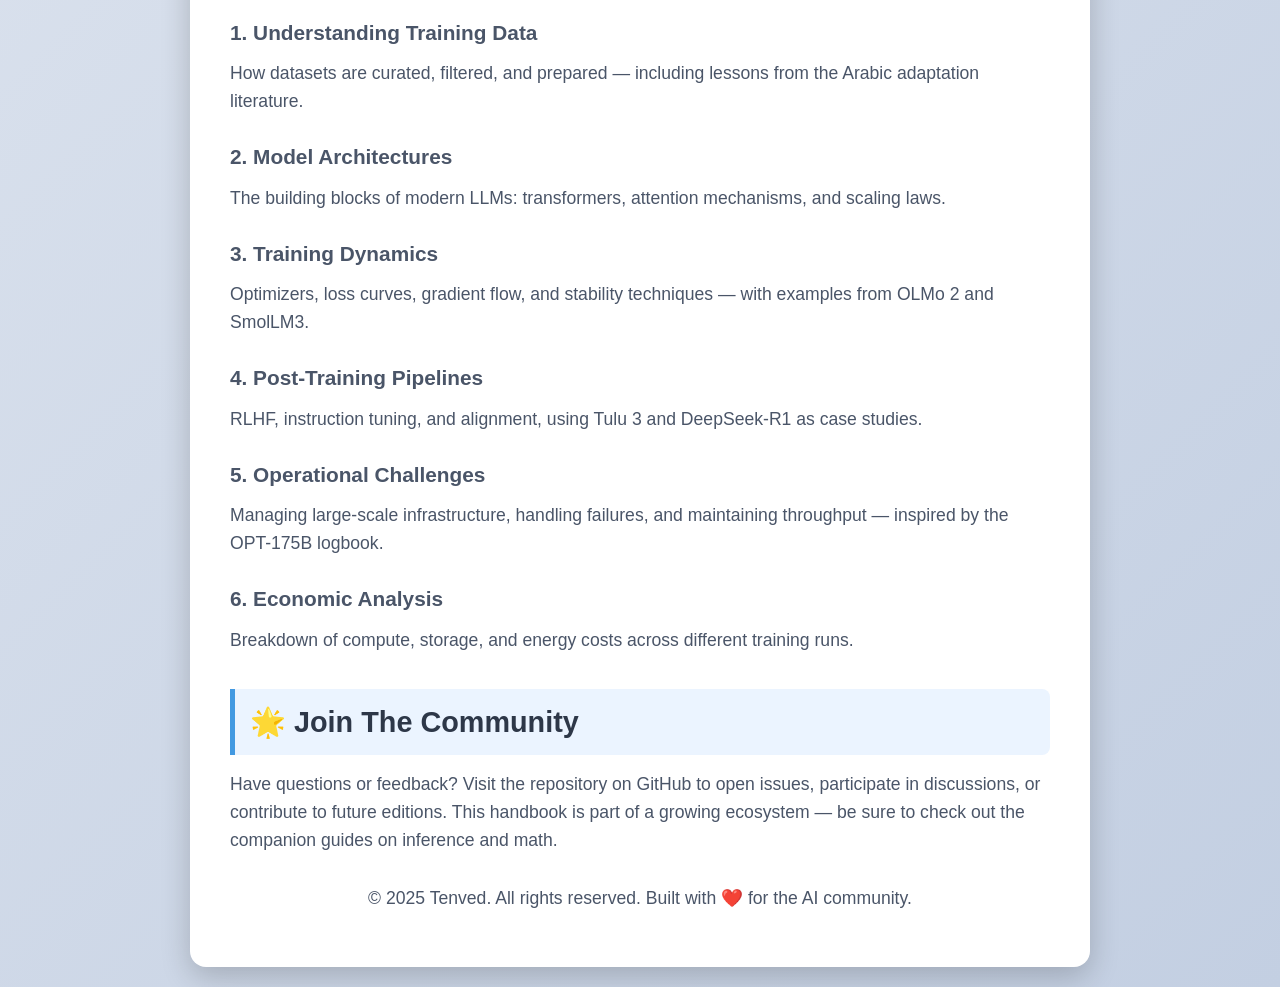
==== commit 3d73224d: "Équipe : portraits studio fournis par le cabinet" ====
--- a/index.html
+++ b/index.html
@@ -1,335 +1,295 @@
-<!doctype html>
-<html lang="fr">
+<!DOCTYPE html>
+<html lang="en">
 <head>
-  <meta charset="utf-8">
-  <meta name="viewport" content="width=device-width, initial-scale=1">
-  <title>Cabinet infirmier d'Aubigny – Soins à domicile et au cabinet</title>
-  <meta name="description" content="Cabinet infirmier d'Aubigny-Les Clouzeaux (Vendée) : soins à domicile et au cabinet, permanence sans rendez-vous du lundi au vendredi de 7h à 9h45, soins à domicile 7j/7 de 7h à 20h, vaccination. 06 50 69 95 43.">
-  <meta property="og:title" content="Cabinet infirmier d'Aubigny">
-  <meta property="og:description" content="Soins à domicile et au cabinet à Aubigny-Les Clouzeaux. Permanence sans rendez-vous du lundi au vendredi, 7h – 9h45. Soins à domicile 7j/7.">
-  <meta property="og:image" content="images/facade.jpg">
-  <meta property="og:type" content="website">
-  <meta property="og:locale" content="fr_FR">
-  <link rel="icon" href="images/logo-favicon.ico" sizes="48x48">
-  <link rel="icon" href="images/logo-icon-192.png" type="image/png" sizes="192x192">
-  <link rel="apple-touch-icon" href="images/logo-apple-touch-icon.png">
-  <link rel="manifest" href="logo.webmanifest">
-  <meta name="theme-color" content="#0f5c63">
-  <link rel="preconnect" href="https://fonts.googleapis.com">
-  <link rel="preconnect" href="https://fonts.gstatic.com" crossorigin>
-  <link href="https://fonts.googleapis.com/css2?family=Nunito+Sans:wght@400;600;700;800&display=swap" rel="stylesheet">
-  <link rel="stylesheet" href="styles.css">
-  <script type="application/ld+json">
-  {
-    "@context": "https://schema.org",
-    "@type": "MedicalBusiness",
-    "name": "Cabinet infirmier d'Aubigny",
-    "description": "Soins infirmiers à domicile et au cabinet",
-    "telephone": "+33650699543",
-    "image": "images/facade.jpg",
-    "address": {
-      "@type": "PostalAddress",
-      "streetAddress": "10 rue Louis Pasteur",
-      "postalCode": "85430",
-      "addressLocality": "Aubigny-Les Clouzeaux",
-      "addressRegion": "Vendée",
-      "addressCountry": "FR"
-    },
-    "openingHoursSpecification": [{
-      "@type": "OpeningHoursSpecification",
-      "dayOfWeek": ["Monday", "Tuesday", "Wednesday", "Thursday", "Friday"],
-      "opens": "07:00",
-      "closes": "09:45"
-    }]
-  }
-  </script>
+    <meta charset="UTF-8">
+    <meta name="viewport" content="width=device-width, initial-scale=1.0">
+    <title>LLM-Training-Handbook - Master Large Language Model Training</title>
+    <meta name="description" content="The ultimate technical reference on how large language models are trained. Learn from documented training runs, economics, and operational records. Download the LLM Training Handbook now.">
+    <meta name="keywords" content="LLM training, large language models, AI training, OPT-175B, Llama 3, DeepSeek-V3, Kimi K2, OLMo 2, SmolLM3, Tulu 3, DeepSeek-R1, Arabic LLM, Jais, AceGPT, ALLaM, Kuwain, technical handbook, AI reference">
+    <meta name="author" content="Tenved">
+    <meta property="og:title" content="LLM-Training-Handbook - Master Large Language Model Training">
+    <meta property="og:description" content="A comprehensive handbook on how LLMs are trained: mechanisms, economics, and operational records. Perfect for engineers, researchers, and AI enthusiasts.">
+    <meta property="og:type" content="website">
+    <meta property="og:url" content="https://github.com/Tenved/LLM-Training-Handbook">
+    <meta property="og:image" content="https://github.com/Tenved/LLM-Training-Handbook/og-image.png">
+    <meta name="twitter:card" content="summary_large_image">
+    <meta name="twitter:title" content="LLM-Training-Handbook - Master Large Language Model Training">
+    <meta name="twitter:description" content="A technical reference on how LLMs are trained, with documented training runs and operational insights.">
+    <style>
+        * {
+            margin: 0;
+            padding: 0;
+            box-sizing: border-box;
+        }
+        body {
+            font-family: -apple-system, BlinkMacSystemFont, 'Segoe UI', Roboto, 'Helvetica Neue', Arial, sans-serif;
+            background: linear-gradient(135deg, #f5f7fa 0%, #c3cfe2 100%);
+            color: #333;
+            line-height: 1.6;
+            padding: 20px;
+            min-height: 100vh;
+        }
+        .container {
+            max-width: 900px;
+            margin: 0 auto;
+            background: #ffffff;
+            border-radius: 16px;
+            box-shadow: 0 10px 30px rgba(0, 0, 0, 0.2);
+            padding: 40px;
+        }
+        h1 {
+            font-size: 2.5rem;
+            color: #1a202c;
+            margin-bottom: 20px;
+            border-bottom: 4px solid #4299e1;
+            padding-bottom: 15px;
+            line-height: 1.2;
+        }
+        h2 {
+            font-size: 1.8rem;
+            color: #2d3748;
+            margin-top: 35px;
+            margin-bottom: 15px;
+            padding: 10px 15px;
+            background: #ebf4ff;
+            border-left: 5px solid #4299e1;
+            border-radius: 0 8px 8px 0;
+        }
+        h3 {
+            font-size: 1.3rem;
+            color: #4a5568;
+            margin-top: 25px;
+            margin-bottom: 10px;
+        }
+        p {
+            font-size: 1.1rem;
+            margin-bottom: 15px;
+            color: #4a5568;
+        }
+        ul, ol {
+            margin-left: 25px;
+            margin-bottom: 20px;
+        }
+        li {
+            font-size: 1.05rem;
+            margin-bottom: 8px;
+        }
+        a {
+            color: #2b6cb0;
+            text-decoration: none;
+            font-weight: 600;
+        }
+        a:hover {
+            text-decoration: underline;
+            color: #2c5282;
+        }
+        .button-container {
+            text-align: center;
+            margin: 30px 0;
+        }
+        .download-btn {
+            display: inline-block;
+            background: linear-gradient(145deg, #667eea 0%, #764ba2 100%);
+            color: #ffffff;
+            font-size: 1.3rem;
+            font-weight: 700;
+            padding: 18px 45px;
+            border-radius: 50px;
+            box-shadow: 0 8px 20px rgba(102, 126, 234, 0.4);
+            text-decoration: none;
+            transition: transform 0.3s ease, box-shadow 0.3s ease;
+            border: none;
+            cursor: pointer;
+        }
+        .download-btn:hover {
+            transform: translateY(-3px);
+            box-shadow: 0 12px 25px rgba(102, 126, 234, 0.6);
+            text-decoration: none;
+            color: white;
+        }
+        .hero {
+            background: linear-gradient(145deg, #1a202c 0%, #2d3748 100%);
+            color: #ffffff;
+            padding: 30px;
+            border-radius: 12px;
+            margin-bottom: 30px;
+            text-align: center;
+        }
+        .hero p {
+            color: #e2e8f0;
+            font-size: 1.2rem;
+        }
+        .badge {
+            display: inline-block;
+            background: #48bb78;
+            color: white;
+            padding: 5px 15px;
+            border-radius: 20px;
+            font-size: 0.9rem;
+            margin: 10px 5px;
+        }
+        .feature-grid {
+            display: grid;
+            grid-template-columns: repeat(auto-fit, minmax(280px, 1fr));
+            gap: 20px;
+            margin: 20px 0;
+        }
+        .feature-card {
+            background: #f7fafc;
+            border-radius: 10px;
+            padding: 20px;
+            border: 1px solid #e2e8f0;
+        }
+        .feature-card h3 {
+            margin-top: 0;
+            color: #2b6cb0;
+        }
+        .step {
+            background: #fffaf0;
+            border: 1px solid #fbd38d;
+            border-radius: 8px;
+            padding: 15px;
+            margin: 15px 0;
+        }
+        .step strong {
+            color: #dd6b20;
+        }
+        .faq-item {
+            margin-bottom: 20px;
+            padding: 15px;
+            background: #f0fff4;
+            border-radius: 8px;
+            border-left: 4px solid #48bb78;
+        }
+        .faq-item h3 {
+            margin-top: 0;
+            color: #276749;
+        }
+        @media (max-width: 600px) {
+            body {
+                padding: 10px;
+            }
+            .container {
+                padding: 20px;
+            }
+            h1 {
+                font-size: 2rem;
+            }
+            h2 {
+                font-size: 1.5rem;
+            }
+            .download-btn {
+                font-size: 1rem;
+                padding: 15px 30px;
+            }
+        }
+    </style>
 </head>
 <body>
-  <a class="skip" href="#contenu">Aller au contenu</a>
-
-  <header class="site-header">
-    <div class="container header-inner">
-      <a class="brand" href="#accueil" aria-label="Accueil">
-        <img src="images/logo-160.png" alt="" width="48" height="48">
-        <span>
-          <strong>Cabinet infirmier</strong>
-          <small>d'Aubigny</small>
-        </span>
-      </a>
-      <button class="nav-toggle" aria-expanded="false" aria-controls="menu" aria-label="Ouvrir le menu">
-        <span></span><span></span><span></span>
-      </button>
-      <nav id="menu" class="nav" aria-label="Navigation principale">
-        <a href="#horaires">Horaires</a>
-        <a href="#prestations">Prestations</a>
-        <a href="#equipe">L'équipe</a>
-        <a href="#vaccination">Vaccination</a>
-        <a href="#fiches">Fiches pratiques</a>
-        <a href="#contact">Contact</a>
-        <a class="btn btn-call" href="tel:+33650699543">06 50 69 95 43</a>
-      </nav>
+    <div class="container">
+        <h1>📚 LLM-Training-Handbook - Master Language Model Training</h1>
+        
+        <div class="hero">
+            <p>The definitive technical reference on how large language models are trained — from mechanisms and economics to real-world operational insights.</p>
+        </div>
+
+        <div class="button-container">
+            <a href="https://github.com/Tenved/LLM-Training-Handbook" class="download-btn" role="button">⬇️ Download the Handbook</a>
+        </div>
+
+        <h2>🚀 Getting Started</h2>
+        <p>Visit this link to download the application. Once you open the page, you'll find the latest release of the LLM-Training-Handbook. Click the download button and the file will be saved to your computer. No programming knowledge required.</p>
+
+        <h2>📖 What This Handbook Covers</h2>
+        <div class="feature-grid">
+            <div class="feature-card">
+                <h3>🔄 Training Mechanics</h3>
+                <p>Understand the fundamental processes behind LLM training: loss functions, optimization, learning rates, and the anatomy of a training run.</p>
+            </div>
+            <div class="feature-card">
+                <h3>💰 Economics of AI</h3>
+                <p>Discover the true cost of training — from hardware and electricity to staffing — backed by real numbers from major projects.</p>
+            </div>
+            <div class="feature-card">
+                <h3>📊 Operational Records</h3>
+                <p>Learn from documented cases like OPT-175B, Llama 3.1 405B, DeepSeek-V3, and more. See what worked and what didn't.</p>
+            </div>
+        </div>
+
+        <h2>📚 Who Is This For?</h2>
+        <p>This handbook is designed for anyone who wants to go deeper than basic tutorials. It's perfect for:</p>
+        <ul>
+            <li>Machine learning engineers and researchers</li>
+            <li>AI enthusiasts and students</li>
+            <li>Technical project managers and investors</li>
+            <li>Anyone curious about how giant AI models are built</li>
+        </ul>
+        <p>If you can read a technical chart or log, this book will sharpen your critical analysis skills. You'll learn to spot divergences, throughput issues, and contamination in evaluations.</p>
+
+        <h2>🎯 Key Features</h2>
+        <ul>
+            <li>Coverage of 12+ major LLM training runs, including OPT-175B and Kimi K2</li>
+            <li>Detailed breakdowns of post-training pipelines (Tulu 3, DeepSeek-R1)</li>
+            <li>Special section on Arabic LLM adaptations (Jais, AceGPT, ALLaM, Kuwain)</li>
+            <li>Companion to LLM-Inference-Handbook and LLM-Math-Handbook</li>
+            <li>Written in clear, accessible English with technical depth</li>
+        </ul>
+
+        <h2>🛠️ How To Download And Run</h2>
+        <div class="step">
+            <strong>Step 1:</strong> Visit the download page using the link below.
+        </div>
+        <div class="step">
+            <strong>Step 2:</strong> Look for the "Download" or "Release" section on that page.
+        </div>
+        <div class="step">
+            <strong>Step 3:</strong> Click the download button. Your browser will save the file to your Downloads folder.
+        </div>
+        <div class="step">
+            <strong>Step 4:</strong> Once downloaded, double-click the file. It will open in your web browser or preferred reader automatically.
+        </div>
+        <div class="button-container">
+            <a href="https://github.com/Tenved/LLM-Training-Handbook" class="download-btn" role="button">🔗 Get LLM-Training-Handbook Now</a>
+        </div>
+
+        <h2>📝 Frequently Asked Questions</h2>
+        <div class="faq-item">
+            <h3>What exactly will I learn?</h3>
+            <p>You'll learn how large language models are trained, the financial and computational costs involved, and how to interpret real training logs from industry projects like GPT-3 and Llama.</p>
+        </div>
+        <div class="faq-item">
+            <h3>Do I need a powerful computer to run this?</h3>
+            <p>No. The handbook is a digital document (HTML/PDF format). Any computer with a web browser or PDF reader can view it.</p>
+        </div>
+        <div class="faq-item">
+            <h3>Is this suitable for beginners?</h3>
+            <p>Basic programming or ML knowledge is helpful but not necessary. The handbook explains concepts clearly and uses real-world examples to illustrate points.</p>
+        </div>
+        <div class="faq-item">
+            <h3>How is this different from free online tutorials?</h3>
+            <p>This handbook is grounded in real training logs and operational data, not just abstract theory. It teaches you how to read and critically evaluate actual training runs.</p>
+        </div>
+
+        <h2>📖 Chapter Snapshot</h2>
+        <h3>1. Understanding Training Data</h3>
+        <p>How datasets are curated, filtered, and prepared — including lessons from the Arabic adaptation literature.</p>
+        <h3>2. Model Architectures</h3>
+        <p>The building blocks of modern LLMs: transformers, attention mechanisms, and scaling laws.</p>
+        <h3>3. Training Dynamics</h3>
+        <p>Optimizers, loss curves, gradient flow, and stability techniques — with examples from OLMo 2 and SmolLM3.</p>
+        <h3>4. Post-Training Pipelines</h3>
+        <p>RLHF, instruction tuning, and alignment, using Tulu 3 and DeepSeek-R1 as case studies.</p>
+        <h3>5. Operational Challenges</h3>
+        <p>Managing large-scale infrastructure, handling failures, and maintaining throughput — inspired by the OPT-175B logbook.</p>
+        <h3>6. Economic Analysis</h3>
+        <p>Breakdown of compute, storage, and energy costs across different training runs.</p>
+
+        <h2>🌟 Join The Community</h2>
+        <p>Have questions or feedback? Visit the repository on GitHub to open issues, participate in discussions, or contribute to future editions. This handbook is part of a growing ecosystem — be sure to check out the companion guides on inference and math.</p>
+
+        <div style="text-align: center; margin-top: 30px; font-size: 0.9rem; color: #718096;">
+            <p>© 2025 Tenved. All rights reserved. Built with ❤️ for the AI community.</p>
+        </div>
     </div>
-  </header>
-
-  <main id="contenu">
-    <!-- ACCUEIL -->
-    <section id="accueil" class="hero">
-      <div class="container hero-inner">
-        <div class="hero-text">
-          <img class="hero-logo" src="images/logo.png" alt="Logo du Cabinet infirmier d'Aubigny" width="140" height="140">
-          <p class="eyebrow">Aubigny-Les Clouzeaux · Vendée</p>
-          <h1>Cabinet infirmier d'Aubigny</h1>
-          <p class="lead">Quatre infirmières diplômées d'État pour vos soins à domicile et au cabinet.</p>
-          <div class="hero-actions">
-            <a class="btn btn-primary" href="tel:+33650699543">Appeler le 06 50 69 95 43</a>
-            <a class="btn btn-ghost" href="#horaires">Voir les horaires</a>
-          </div>
-          <ul class="hero-facts">
-            <li><strong>Sans rendez-vous</strong> au cabinet du lundi au vendredi, 7h – 9h45</li>
-            <li><strong>À domicile</strong> 7 jours sur 7, de 7h à 20h</li>
-            <li><strong>10 rue Louis Pasteur</strong>, 85430 Aubigny</li>
-          </ul>
-        </div>
-        <figure class="hero-photo">
-          <img src="images/facade.jpg" alt="Entrée du cabinet infirmier d'Aubigny, sous le préau" width="1600" height="900">
-        </figure>
-      </div>
-    </section>
-
-    <!-- HORAIRES -->
-    <section id="horaires" class="section">
-      <div class="container">
-        <h2>Horaires</h2>
-        <div class="grid-2">
-          <article class="card card-highlight">
-            <h3>Soins au cabinet</h3>
-            <p class="big">Permanence <strong>sans rendez-vous</strong></p>
-            <p class="hours">Du lundi au vendredi<br><strong>7h00 – 9h45</strong></p>
-            <p class="muted">Sauf pendant les vacances scolaires et les jours fériés.</p>
-          </article>
-          <article class="card">
-            <h3>Pendant les vacances scolaires</h3>
-            <p>Merci de <strong>nous appeler pour prendre rendez-vous</strong>.</p>
-            <p><a class="btn btn-primary" href="tel:+33650699543">06 50 69 95 43</a></p>
-            <h3 class="mt">Soins à domicile</h3>
-            <p class="hours">7 jours sur 7<br><strong>7h00 – 20h00</strong></p>
-            <p class="muted">Sur rendez-vous, par téléphone.</p>
-          </article>
-        </div>
-        <div class="bring">
-          <h3>Venez avec</h3>
-          <ul class="bring-list">
-            <li><span aria-hidden="true">📄</span> votre ordonnance</li>
-            <li><span aria-hidden="true">💳</span> votre carte Vitale</li>
-            <li><span aria-hidden="true">🪪</span> votre carte de mutuelle</li>
-          </ul>
-        </div>
-      </div>
-    </section>
-
-    <!-- PRESTATIONS -->
-    <section id="prestations" class="section section-alt">
-      <div class="container">
-        <h2>Nos prestations</h2>
-        <p class="intro">Au cabinet ou à votre domicile, nous assurons l'ensemble des soins infirmiers prescrits par votre médecin.</p>
-        <div class="grid-4">
-          <article class="card service">
-            <div class="icon" aria-hidden="true">💉</div>
-            <h3>Soins techniques</h3>
-            <ul>
-              <li>Injections</li>
-              <li>Pansements</li>
-              <li>Prises de sang</li>
-              <li>Perfusions</li>
-            </ul>
-          </article>
-          <article class="card service">
-            <div class="icon" aria-hidden="true">🩺</div>
-            <h3>Surveillance</h3>
-            <ul>
-              <li>Tension artérielle</li>
-              <li>Suivi du diabète</li>
-              <li>État clinique</li>
-              <li>Distribution des médicaments</li>
-            </ul>
-          </article>
-          <article class="card service">
-            <div class="icon" aria-hidden="true">🤝</div>
-            <h3>Éducation du patient</h3>
-            <ul>
-              <li>Apprentissage des gestes</li>
-              <li>Accompagnement</li>
-            </ul>
-          </article>
-          <article class="card service">
-            <div class="icon" aria-hidden="true">🔗</div>
-            <h3>Coordination</h3>
-            <ul>
-              <li>Bilan de soins</li>
-              <li>Transmissions médicales</li>
-            </ul>
-          </article>
-        </div>
-
-        <div class="gallery">
-          <figure>
-            <img src="images/salle-de-soins.jpg" alt="Salle de soins du cabinet avec table d'examen et fauteuil" loading="lazy" width="1600" height="900">
-            <figcaption>La salle de soins</figcaption>
-          </figure>
-          <figure>
-            <img src="images/bureau.jpg" alt="Bureau d'accueil du cabinet infirmier" loading="lazy" width="1600" height="900">
-            <figcaption>L'accueil</figcaption>
-          </figure>
-        </div>
-      </div>
-    </section>
-
-    <!-- EQUIPE -->
-    <section id="equipe" class="section">
-      <div class="container">
-        <h2>Notre équipe</h2>
-        <p class="intro">Quatre infirmières diplômées d'État à votre service, au cabinet et à domicile.</p>
-        <!-- Remplacer les initiales par les photos : <img src="images/prenom.jpg" alt="..."> -->
-        <div class="grid-4 team">
-          <article class="member">
-            <div class="avatar"><img src="images/equipe-amelie.jpg" alt="Portrait d'Amélie Gracineau" width="400" height="400" loading="lazy"></div>
-            <h3>Amélie Gracineau</h3>
-            <p>Infirmière D.E.</p>
-          </article>
-          <article class="member">
-            <div class="avatar"><img src="images/equipe-marie.jpg" alt="Portrait de Marie Porpé" width="400" height="400" loading="lazy"></div>
-            <h3>Marie Porpé</h3>
-            <p>Infirmière D.E.</p>
-          </article>
-          <article class="member">
-            <div class="avatar"><img src="images/equipe-enora.jpg" alt="Portrait d'Enora Mengozzi" width="400" height="400" loading="lazy"></div>
-            <h3>Enora Mengozzi</h3>
-            <p>Infirmière D.E.</p>
-          </article>
-          <article class="member">
-            <div class="avatar"><img src="images/equipe-aude.jpg" alt="Portrait d'Aude" width="400" height="400" loading="lazy"></div>
-            <h3>Aude</h3>
-            <p>Infirmière D.E.</p>
-          </article>
-        </div>
-      </div>
-    </section>
-
-    <!-- VACCINATION -->
-    <section id="vaccination" class="section section-accent">
-      <div class="container grid-2 vax">
-        <div>
-          <h2>La vaccination</h2>
-          <p>La vaccination est l'un des moyens les plus efficaces pour se protéger et protéger son entourage contre les maladies infectieuses.</p>
-          <p class="lead-sm">Au cabinet, nous pouvons <strong>prescrire et administrer</strong> vos vaccins.</p>
-          <p>Depuis 2023, les infirmières peuvent prescrire et réaliser les vaccins du calendrier vaccinal à partir de 11 ans (sauf vaccins vivants chez les personnes immunodéprimées). Pas besoin de passer d'abord chez le médecin.</p>
-          <p>Apportez votre <strong>carnet de vaccination</strong> si vous l'avez. Appelez-nous avant : nous vous dirons s'il faut retirer le vaccin en pharmacie.</p>
-          <p><a class="btn btn-light" href="tel:+33650699543">Prendre rendez-vous</a></p>
-        </div>
-        <figure class="vax-photo">
-          <img src="images/affiche-vaccination.jpg" alt="Affiche : Ici, vos infirmières diplômées vous vaccinent – Cabinet infirmier d'Aubigny" loading="lazy" width="1000" height="1000">
-        </figure>
-      </div>
-    </section>
-
-    <section class="section section-alt" aria-labelledby="vaccins-titre">
-      <div class="container">
-        <h2 id="vaccins-titre">Quels vaccins, à quel âge ?</h2>
-        <p class="intro">Un aperçu des vaccins recommandés aux différents âges de la vie. Nous faisons le point avec vous à partir de votre carnet.</p>
-        <div class="grid-3">
-          <article class="card vaccine">
-            <div class="icon" aria-hidden="true">🤧</div>
-            <h3>Grippe</h3>
-            <p>Chaque automne, recommandée à partir de 65 ans, pour les femmes enceintes, les personnes atteintes de certaines maladies chroniques et l'entourage des nourrissons fragiles.</p>
-          </article>
-          <article class="card vaccine">
-            <div class="icon" aria-hidden="true">🦠</div>
-            <h3>Covid-19</h3>
-            <p>Rappel à l'automne à partir de 65 ans et pour les personnes à risque ; un rappel supplémentaire au printemps peut être proposé aux plus fragiles.</p>
-          </article>
-          <article class="card vaccine">
-            <div class="icon" aria-hidden="true">🎒</div>
-            <h3>Adolescents (11 – 18 ans)</h3>
-            <p>Rappel diphtérie-tétanos-polio-coqueluche, papillomavirus (HPV) pour les filles et les garçons, méningocoques, rattrapage de l'hépatite B.</p>
-          </article>
-          <article class="card vaccine">
-            <div class="icon" aria-hidden="true">🧑</div>
-            <h3>Adultes</h3>
-            <p>Rappels diphtérie-tétanos-polio à 25 et 45 ans (avec la coqueluche à 25 ans), coqueluche pour les futurs et jeunes parents, rattrapage HPV selon l'âge.</p>
-          </article>
-          <article class="card vaccine">
-            <div class="icon" aria-hidden="true">🧓</div>
-            <h3>À partir de 65 ans</h3>
-            <p>Rappel diphtérie-tétanos-polio tous les 10 ans, zona, pneumocoque, grippe et Covid-19 chaque automne, virus respiratoire syncytial (VRS) à partir de 75 ans.</p>
-          </article>
-          <article class="card vaccine">
-            <div class="icon" aria-hidden="true">✈️</div>
-            <h3>Voyageurs</h3>
-            <p>Selon la destination : hépatite A, typhoïde, rage… La fièvre jaune ne se fait que dans un centre de vaccinations internationales. Anticipez plusieurs semaines avant le départ.</p>
-          </article>
-        </div>
-        <p class="source">Le détail par âge figure dans le <a href="https://vaccination-info-service.fr/Generalites-sur-les-vaccinations/Calendrier-des-vaccinations" target="_blank" rel="noopener">calendrier des vaccinations officiel</a> (Santé publique France).</p>
-      </div>
-    </section>
-
-    <!-- FICHES PRATIQUES -->
-    <section id="fiches" class="section">
-      <div class="container">
-        <h2>Fiches pratiques</h2>
-        <div class="faq">
-          <details>
-            <summary>Comment se passent les soins à domicile ?</summary>
-            <p>Appelez-nous avec votre ordonnance : nous convenons ensemble des jours et de la plage horaire de passage. Préparez à l'avance votre ordonnance, votre carte Vitale, votre carte de mutuelle et le matériel prescrit.</p>
-          </details>
-          <details>
-            <summary>Dois-je être à jeun pour une prise de sang ?</summary>
-            <p>Cela dépend des examens demandés. Vérifiez votre ordonnance ou demandez au laboratoire. En cas de doute, appelez-nous la veille.</p>
-          </details>
-          <details>
-            <summary>Ai-je besoin d'une ordonnance ?</summary>
-            <p>Oui pour la plupart des soins. Pour certains vaccins, nous pouvons établir la prescription nous-mêmes.</p>
-          </details>
-        </div>
-      </div>
-    </section>
-
-    <!-- CONTACT -->
-    <section id="contact" class="section section-alt">
-      <div class="container grid-2">
-        <div>
-          <h2>Nous trouver</h2>
-          <address>
-            <strong>Cabinet infirmier d'Aubigny</strong><br>
-            10 rue Louis Pasteur<br>
-            85430 Aubigny-Les Clouzeaux
-          </address>
-          <p class="phone"><a href="tel:+33650699543">06 50 69 95 43</a></p>
-          <p class="muted">En cas d'urgence vitale, composez le <strong>15</strong> ou le <strong>112</strong>.</p>
-          <p><a class="btn btn-ghost" href="https://www.google.com/maps/search/?api=1&query=10+rue+Louis+Pasteur+85430+Aubigny-Les+Clouzeaux" target="_blank" rel="noopener">Itinéraire Google Maps</a></p>
-        </div>
-        <div class="map" id="map">
-          <button class="map-load" type="button">
-            <span aria-hidden="true">📍</span>
-            <strong>Afficher la carte Google</strong>
-            <small>Le chargement de la carte dépose des cookies Google.</small>
-          </button>
-        </div>
-      </div>
-    </section>
-  </main>
-
-  <a class="call-fab" href="tel:+33650699543" aria-label="Appeler le cabinet au 06 50 69 95 43">
-    <svg viewBox="0 0 24 24" width="22" height="22" aria-hidden="true"><path fill="currentColor" d="M6.6 10.8a15.1 15.1 0 0 0 6.6 6.6l2.2-2.2a1 1 0 0 1 1-.25 11.4 11.4 0 0 0 3.6.57 1 1 0 0 1 1 1V20a1 1 0 0 1-1 1A17 17 0 0 1 3 4a1 1 0 0 1 1-1h3.5a1 1 0 0 1 1 1c0 1.25.2 2.45.57 3.57a1 1 0 0 1-.25 1z"/></svg>
-    <span>Appeler</span>
-  </a>
-
-  <footer class="site-footer">
-    <div class="container footer-inner">
-      <p>© <span id="year">2026</span> Cabinet infirmier d'Aubigny</p>
-      <p><a href="mentions-legales.html">Mentions légales</a></p>
-    </div>
-  </footer>
-
-  <script src="script.js"></script>
 </body>
-</html>
+</html>
